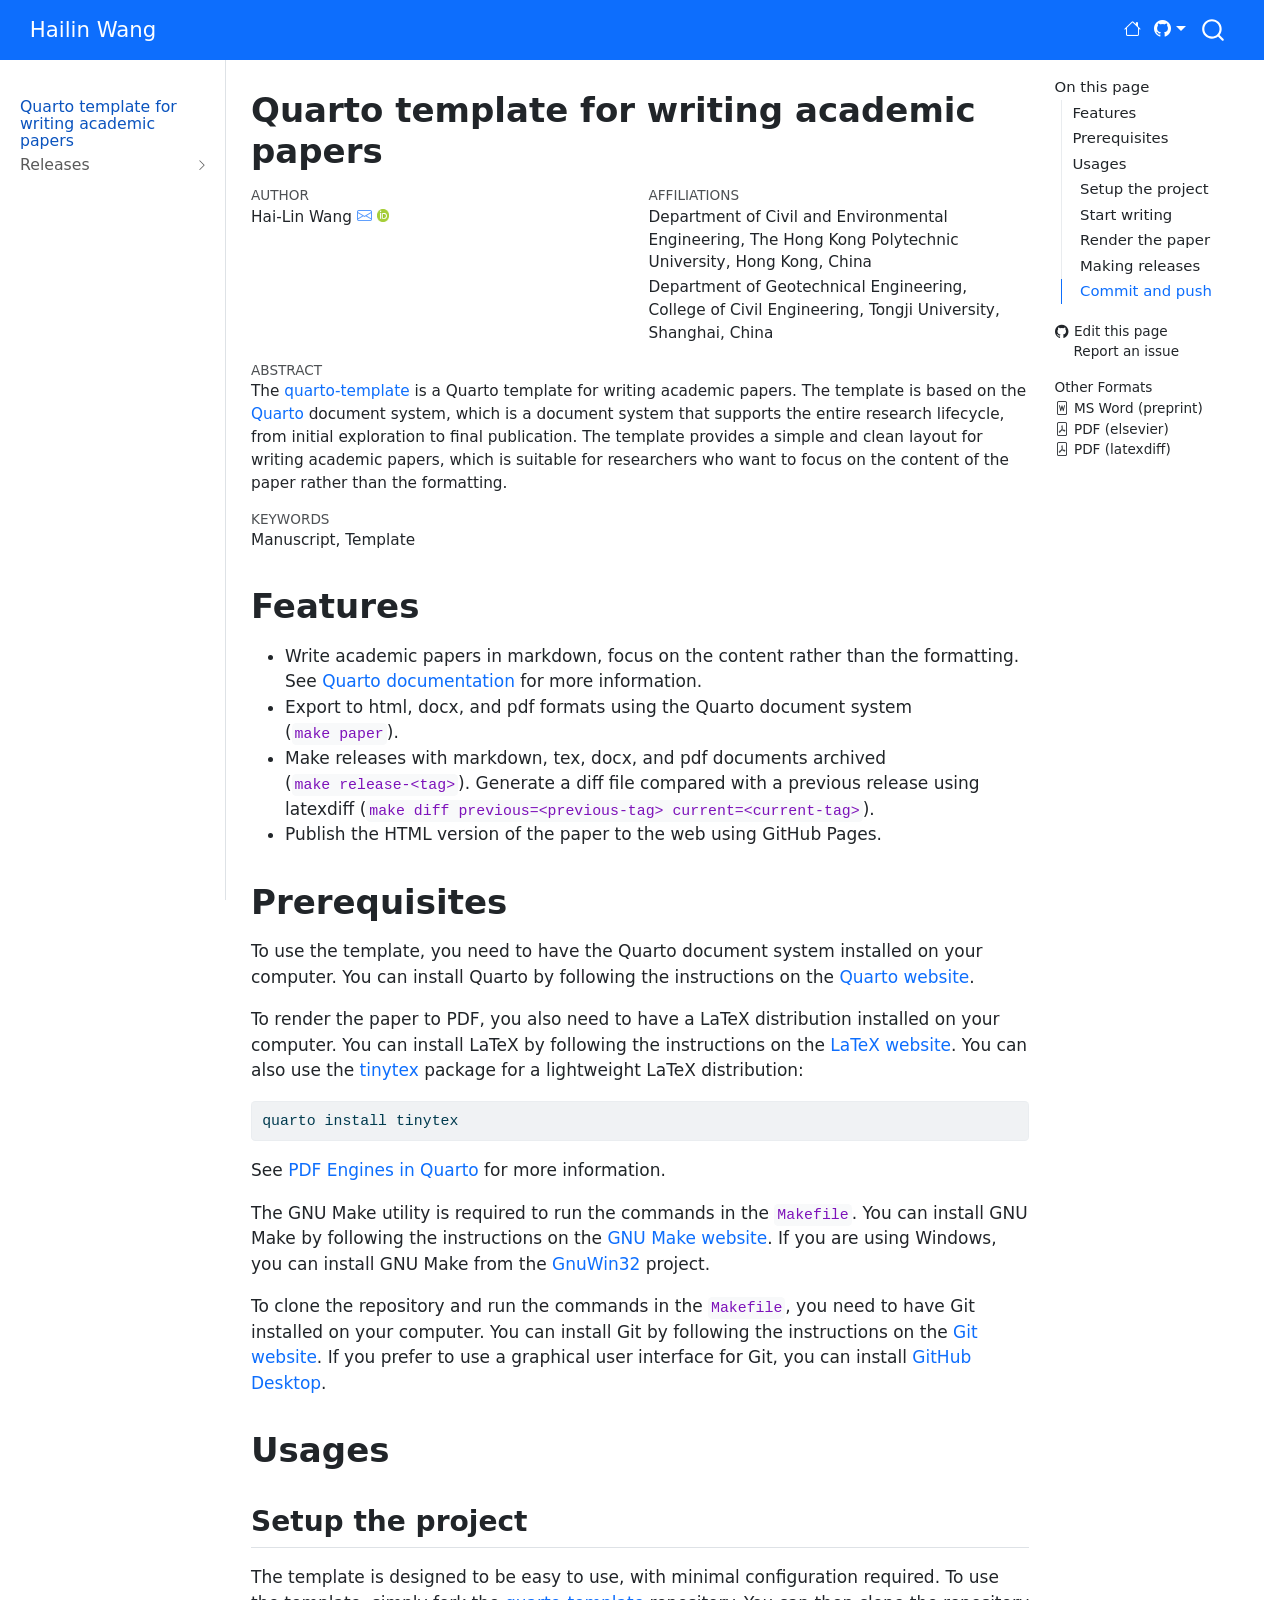
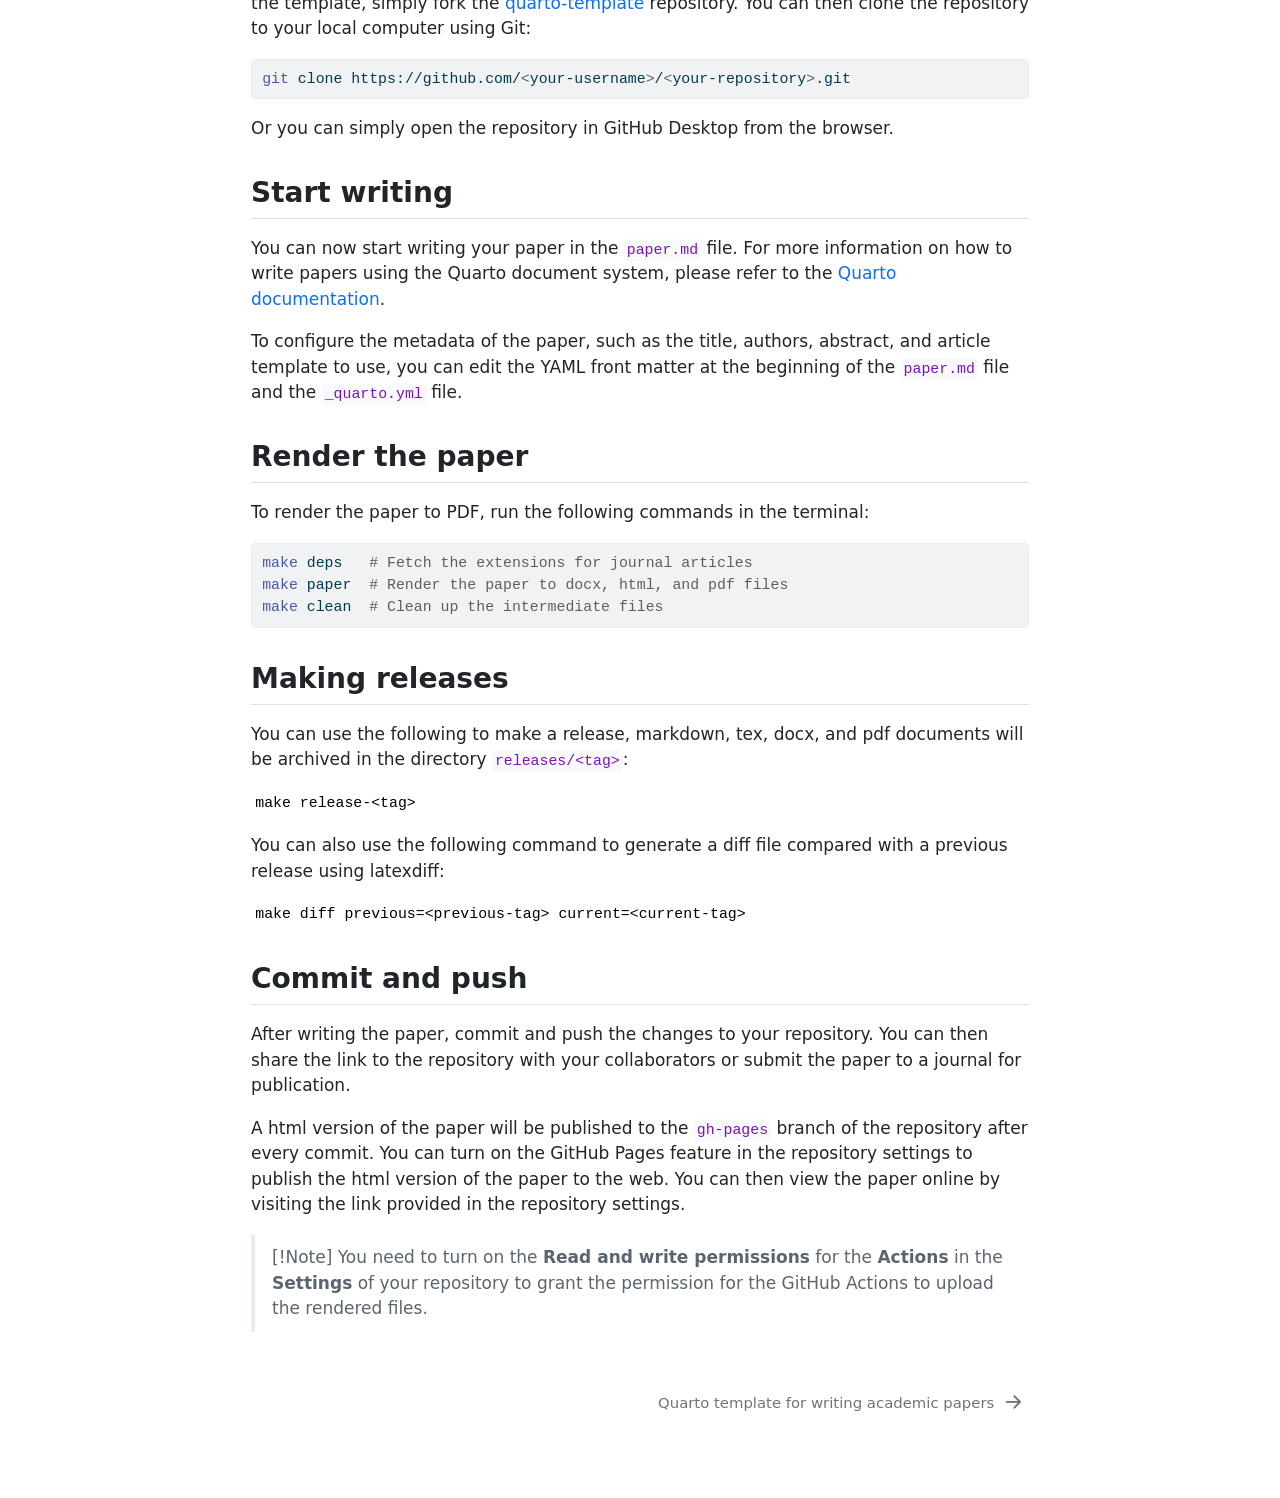
==== paper.html @ 2b8c9cd9 "deploy: d751f195e750c827101a8e28792b13714bd4cfb9" ====
<!DOCTYPE html>
<html xmlns="http://www.w3.org/1999/xhtml" lang="en" xml:lang="en"><head>

<meta charset="utf-8">
<meta name="generator" content="quarto-1.6.33">

<meta name="viewport" content="width=device-width, initial-scale=1.0, user-scalable=yes">

<meta name="author" content="Hai-Lin Wang">
<meta name="keywords" content="Manuscript, Template">

<title>Quarto template for writing academic papers – Hailin Wang</title>
<style>
code{white-space: pre-wrap;}
span.smallcaps{font-variant: small-caps;}
div.columns{display: flex; gap: min(4vw, 1.5em);}
div.column{flex: auto; overflow-x: auto;}
div.hanging-indent{margin-left: 1.5em; text-indent: -1.5em;}
ul.task-list{list-style: none;}
ul.task-list li input[type="checkbox"] {
  width: 0.8em;
  margin: 0 0.8em 0.2em -1em; /* quarto-specific, see https://github.com/quarto-dev/quarto-cli/issues/4556 */ 
  vertical-align: middle;
}
/* CSS for syntax highlighting */
pre > code.sourceCode { white-space: pre; position: relative; }
pre > code.sourceCode > span { line-height: 1.25; }
pre > code.sourceCode > span:empty { height: 1.2em; }
.sourceCode { overflow: visible; }
code.sourceCode > span { color: inherit; text-decoration: inherit; }
div.sourceCode { margin: 1em 0; }
pre.sourceCode { margin: 0; }
@media screen {
div.sourceCode { overflow: auto; }
}
@media print {
pre > code.sourceCode { white-space: pre-wrap; }
pre > code.sourceCode > span { display: inline-block; text-indent: -5em; padding-left: 5em; }
}
pre.numberSource code
  { counter-reset: source-line 0; }
pre.numberSource code > span
  { position: relative; left: -4em; counter-increment: source-line; }
pre.numberSource code > span > a:first-child::before
  { content: counter(source-line);
    position: relative; left: -1em; text-align: right; vertical-align: baseline;
    border: none; display: inline-block;
    -webkit-touch-callout: none; -webkit-user-select: none;
    -khtml-user-select: none; -moz-user-select: none;
    -ms-user-select: none; user-select: none;
    padding: 0 4px; width: 4em;
  }
pre.numberSource { margin-left: 3em;  padding-left: 4px; }
div.sourceCode
  {   }
@media screen {
pre > code.sourceCode > span > a:first-child::before { text-decoration: underline; }
}
</style>


<script src="site_libs/quarto-nav/quarto-nav.js"></script>
<script src="site_libs/quarto-nav/headroom.min.js"></script>
<script src="site_libs/clipboard/clipboard.min.js"></script>
<script src="site_libs/quarto-search/autocomplete.umd.js"></script>
<script src="site_libs/quarto-search/fuse.min.js"></script>
<script src="site_libs/quarto-search/quarto-search.js"></script>
<meta name="quarto:offset" content="./">
<link href="./releases/v2024.11.22.draft/paper.html" rel="next">
<script src="site_libs/quarto-html/quarto.js"></script>
<script src="site_libs/quarto-html/popper.min.js"></script>
<script src="site_libs/quarto-html/tippy.umd.min.js"></script>
<script src="site_libs/quarto-html/anchor.min.js"></script>
<link href="site_libs/quarto-html/tippy.css" rel="stylesheet">
<link href="site_libs/quarto-html/quarto-syntax-highlighting-07ba0ad10f5680c660e360ac31d2f3b6.css" rel="stylesheet" id="quarto-text-highlighting-styles">
<script src="site_libs/bootstrap/bootstrap.min.js"></script>
<link href="site_libs/bootstrap/bootstrap-icons.css" rel="stylesheet">
<link href="site_libs/bootstrap/bootstrap-5b53ca1dc5b7463f7d75d98156ac11ef.min.css" rel="stylesheet" append-hash="true" id="quarto-bootstrap" data-mode="light">
<script id="quarto-search-options" type="application/json">{
  "location": "navbar",
  "copy-button": false,
  "collapse-after": 3,
  "panel-placement": "end",
  "type": "overlay",
  "limit": 50,
  "keyboard-shortcut": [
    "f",
    "/",
    "s"
  ],
  "show-item-context": false,
  "language": {
    "search-no-results-text": "No results",
    "search-matching-documents-text": "matching documents",
    "search-copy-link-title": "Copy link to search",
    "search-hide-matches-text": "Hide additional matches",
    "search-more-match-text": "more match in this document",
    "search-more-matches-text": "more matches in this document",
    "search-clear-button-title": "Clear",
    "search-text-placeholder": "",
    "search-detached-cancel-button-title": "Cancel",
    "search-submit-button-title": "Submit",
    "search-label": "Search"
  }
}</script>
<script async="" src="https://hypothes.is/embed.js"></script>
<script>
  window.document.addEventListener("DOMContentLoaded", function (_event) {
    document.body.classList.add('hypothesis-enabled');
  });
</script>


</head>

<body class="nav-sidebar docked nav-fixed">

<div id="quarto-search-results"></div>
  <header id="quarto-header" class="headroom fixed-top">
    <nav class="navbar navbar-expand-lg " data-bs-theme="dark">
      <div class="navbar-container container-fluid">
      <div class="navbar-brand-container mx-auto">
    <a class="navbar-brand" href="./index.html">
    <span class="navbar-title">Hailin Wang</span>
    </a>
  </div>
        <div class="quarto-navbar-tools tools-end">
    <a href="https://hailin.wang/" title="" class="quarto-navigation-tool px-1" aria-label=""><i class="bi bi-house"></i></a>
    <div class="dropdown">
      <a href="" title="" id="quarto-navigation-tool-dropdown-0" class="quarto-navigation-tool dropdown-toggle px-1" data-bs-toggle="dropdown" aria-expanded="false" role="link" aria-label=""><i class="bi bi-github"></i></a>
      <ul class="dropdown-menu dropdown-menu-end" aria-labelledby="quarto-navigation-tool-dropdown-0">
          <li>
            <a class="dropdown-item quarto-navbar-tools-item" href="https://github.com/haiiliin/">
            Home Page
            </a>
          </li>
          <li>
            <a class="dropdown-item quarto-navbar-tools-item" href="https://github.com/haiiliin/quarto-template/">
            Source Code
            </a>
          </li>
      </ul>
    </div>
</div>
          <div id="quarto-search" class="" title="Search"></div>
      </div> <!-- /container-fluid -->
    </nav>
  <nav class="quarto-secondary-nav">
    <div class="container-fluid d-flex">
      <button type="button" class="quarto-btn-toggle btn" data-bs-toggle="collapse" role="button" data-bs-target=".quarto-sidebar-collapse-item" aria-controls="quarto-sidebar" aria-expanded="false" aria-label="Toggle sidebar navigation" onclick="if (window.quartoToggleHeadroom) { window.quartoToggleHeadroom(); }">
        <i class="bi bi-layout-text-sidebar-reverse"></i>
      </button>
        <nav class="quarto-page-breadcrumbs" aria-label="breadcrumb"><ol class="breadcrumb"><li class="breadcrumb-item"><a href="./paper.html">Quarto template for writing academic papers</a></li></ol></nav>
        <a class="flex-grow-1" role="navigation" data-bs-toggle="collapse" data-bs-target=".quarto-sidebar-collapse-item" aria-controls="quarto-sidebar" aria-expanded="false" aria-label="Toggle sidebar navigation" onclick="if (window.quartoToggleHeadroom) { window.quartoToggleHeadroom(); }">      
        </a>
    </div>
  </nav>
</header>
<!-- content -->
<div id="quarto-content" class="quarto-container page-columns page-rows-contents page-layout-article page-navbar">
<!-- sidebar -->
  <nav id="quarto-sidebar" class="sidebar collapse collapse-horizontal quarto-sidebar-collapse-item sidebar-navigation docked overflow-auto">
    <div class="sidebar-menu-container"> 
    <ul class="list-unstyled mt-1">
        <li class="sidebar-item">
  <div class="sidebar-item-container"> 
  <a href="./paper.html" class="sidebar-item-text sidebar-link active">
 <span class="menu-text">Quarto template for writing academic papers</span></a>
  </div>
</li>
        <li class="sidebar-item sidebar-item-section">
      <div class="sidebar-item-container"> 
            <a class="sidebar-item-text sidebar-link text-start collapsed" data-bs-toggle="collapse" data-bs-target="#quarto-sidebar-section-1" role="navigation" aria-expanded="false">
 <span class="menu-text">Releases</span></a>
          <a class="sidebar-item-toggle text-start collapsed" data-bs-toggle="collapse" data-bs-target="#quarto-sidebar-section-1" role="navigation" aria-expanded="false" aria-label="Toggle section">
            <i class="bi bi-chevron-right ms-2"></i>
          </a> 
      </div>
      <ul id="quarto-sidebar-section-1" class="collapse list-unstyled sidebar-section depth1 ">  
          <li class="sidebar-item sidebar-item-section">
      <div class="sidebar-item-container"> 
            <a class="sidebar-item-text sidebar-link text-start collapsed" data-bs-toggle="collapse" data-bs-target="#quarto-sidebar-section-2" role="navigation" aria-expanded="false">
 <span class="menu-text">V2024.11.22.draft</span></a>
          <a class="sidebar-item-toggle text-start collapsed" data-bs-toggle="collapse" data-bs-target="#quarto-sidebar-section-2" role="navigation" aria-expanded="false" aria-label="Toggle section">
            <i class="bi bi-chevron-right ms-2"></i>
          </a> 
      </div>
      <ul id="quarto-sidebar-section-2" class="collapse list-unstyled sidebar-section depth2 ">  
          <li class="sidebar-item">
  <div class="sidebar-item-container"> 
  <a href="./releases/v2024.11.22.draft/paper.html" class="sidebar-item-text sidebar-link">
 <span class="menu-text">Quarto template for writing academic papers</span></a>
  </div>
</li>
      </ul>
  </li>
      </ul>
  </li>
    </ul>
    </div>
</nav>
<div id="quarto-sidebar-glass" class="quarto-sidebar-collapse-item" data-bs-toggle="collapse" data-bs-target=".quarto-sidebar-collapse-item"></div>
<!-- margin-sidebar -->
    <div id="quarto-margin-sidebar" class="sidebar margin-sidebar">
        <nav id="TOC" role="doc-toc" class="toc-active">
    <h2 id="toc-title">On this page</h2>
   
  <ul>
  <li><a href="#features" id="toc-features" class="nav-link active" data-scroll-target="#features">Features</a></li>
  <li><a href="#prerequisites" id="toc-prerequisites" class="nav-link" data-scroll-target="#prerequisites">Prerequisites</a></li>
  <li><a href="#usages" id="toc-usages" class="nav-link" data-scroll-target="#usages">Usages</a>
  <ul class="collapse">
  <li><a href="#setup-the-project" id="toc-setup-the-project" class="nav-link" data-scroll-target="#setup-the-project">Setup the project</a></li>
  <li><a href="#start-writing" id="toc-start-writing" class="nav-link" data-scroll-target="#start-writing">Start writing</a></li>
  <li><a href="#render-the-paper" id="toc-render-the-paper" class="nav-link" data-scroll-target="#render-the-paper">Render the paper</a></li>
  <li><a href="#making-releases" id="toc-making-releases" class="nav-link" data-scroll-target="#making-releases">Making releases</a></li>
  <li><a href="#commit-and-push" id="toc-commit-and-push" class="nav-link" data-scroll-target="#commit-and-push">Commit and push</a></li>
  </ul></li>
  </ul>
<div class="toc-actions"><ul><li><a href="https://github.com/haiiliin/quarto-template/edit/main/paper.md" class="toc-action"><i class="bi bi-github"></i>Edit this page</a></li><li><a href="https://github.com/haiiliin/quarto-template/issues/new" class="toc-action"><i class="bi empty"></i>Report an issue</a></li></ul></div><div class="quarto-alternate-formats"><h2>Other Formats</h2><ul><li><a href="paper.docx"><i class="bi bi-file-word"></i>MS Word (preprint)</a></li><li><a href="paper.pdf"><i class="bi bi-file-pdf"></i>PDF (elsevier)</a></li><li><a href="paper-diff.pdf"><i class="bi bi-file-pdf"></i>PDF (latexdiff)</a></li></ul></div></nav>
    </div>
<!-- main -->
<main class="content" id="quarto-document-content">

<header id="title-block-header" class="quarto-title-block default">
<div class="quarto-title">
<h1 class="title">Quarto template for writing academic papers</h1>
</div>


<div class="quarto-title-meta-author">
  <div class="quarto-title-meta-heading">Author</div>
  <div class="quarto-title-meta-heading">Affiliations</div>
  
    <div class="quarto-title-meta-contents">
    <p class="author">Hai-Lin Wang <a href="mailto:hailin.wang@connect.polyu.hk" class="quarto-title-author-email"><i class="bi bi-envelope"></i></a> <a href="https://orcid.org/0000-0001-5759-2455" class="quarto-title-author-orcid"> <img src="[data-uri]"></a></p>
  </div>
  <div class="quarto-title-meta-contents">
        <p class="affiliation">
            Department of Civil and Environmental Engineering, The Hong Kong Polytechnic University, Hong Kong, China
          </p>
        <p class="affiliation">
            Department of Geotechnical Engineering, College of Civil Engineering, Tongji University, Shanghai, China
          </p>
      </div>
  </div>

<div class="quarto-title-meta">

      
  
    
  </div>
  
<div>
  <div class="abstract">
    <div class="block-title">Abstract</div>
    <p>The <a href="https://github.com/haiiliin/quarto-template">quarto-template</a> is a Quarto template for writing academic papers. The template is based on the <a href="https://quarto.org">Quarto</a> document system, which is a document system that supports the entire research lifecycle, from initial exploration to final publication. The template provides a simple and clean layout for writing academic papers, which is suitable for researchers who want to focus on the content of the paper rather than the formatting.</p>
  </div>
</div>

<div>
  <div class="keywords">
    <div class="block-title">Keywords</div>
    <p>Manuscript, Template</p>
  </div>
</div>

</header>


<section id="features" class="level1">
<h1>Features</h1>
<ul>
<li>Write academic papers in markdown, focus on the content rather than the formatting. See <a href="https://quarto.org/docs/guide/">Quarto documentation</a> for more information.</li>
<li>Export to html, docx, and pdf formats using the Quarto document system (<code>make paper</code>).</li>
<li>Make releases with markdown, tex, docx, and pdf documents archived (<code>make release-&lt;tag&gt;</code>). Generate a diff file compared with a previous release using latexdiff (<code>make diff previous=&lt;previous-tag&gt; current=&lt;current-tag&gt;</code>).</li>
<li>Publish the HTML version of the paper to the web using GitHub Pages.</li>
</ul>
</section>
<section id="prerequisites" class="level1">
<h1>Prerequisites</h1>
<p>To use the template, you need to have the Quarto document system installed on your computer. You can install Quarto by following the instructions on the <a href="https://quarto.org/docs/getting-started/">Quarto website</a>.</p>
<p>To render the paper to PDF, you also need to have a LaTeX distribution installed on your computer. You can install LaTeX by following the instructions on the <a href="https://www.latex-project.org/get/">LaTeX website</a>. You can also use the <a href="https://yihui.org/tinytex/">tinytex</a> package for a lightweight LaTeX distribution:</p>
<div class="sourceCode" id="cb1"><pre class="sourceCode sh code-with-copy"><code class="sourceCode bash"><span id="cb1-1"><a href="#cb1-1" aria-hidden="true" tabindex="-1"></a><span class="ex">quarto</span> install tinytex</span></code><button title="Copy to Clipboard" class="code-copy-button"><i class="bi"></i></button></pre></div>
<p>See <a href="https://quarto.org/docs/output-formats/pdf-engine.html">PDF Engines in Quarto</a> for more information.</p>
<p>The GNU Make utility is required to run the commands in the <code>Makefile</code>. You can install GNU Make by following the instructions on the <a href="https://www.gnu.org/software/make/">GNU Make website</a>. If you are using Windows, you can install GNU Make from the <a href="http://gnuwin32.sourceforge.net/packages/make.htm">GnuWin32</a> project.</p>
<p>To clone the repository and run the commands in the <code>Makefile</code>, you need to have Git installed on your computer. You can install Git by following the instructions on the <a href="https://git-scm.com/">Git website</a>. If you prefer to use a graphical user interface for Git, you can install <a href="https://desktop.github.com/">GitHub Desktop</a>.</p>
</section>
<section id="usages" class="level1">
<h1>Usages</h1>
<section id="setup-the-project" class="level2">
<h2 class="anchored" data-anchor-id="setup-the-project">Setup the project</h2>
<p>The template is designed to be easy to use, with minimal configuration required. To use the template, simply fork the <a href="https://github.com/haiiliin/quarto-template">quarto-template</a> repository. You can then clone the repository to your local computer using Git:</p>
<div class="sourceCode" id="cb2"><pre class="sourceCode sh code-with-copy"><code class="sourceCode bash"><span id="cb2-1"><a href="#cb2-1" aria-hidden="true" tabindex="-1"></a><span class="fu">git</span> clone https://github.com/<span class="op">&lt;</span>your-username<span class="op">&gt;</span>/<span class="op">&lt;</span>your-repository<span class="op">&gt;</span>.git</span></code><button title="Copy to Clipboard" class="code-copy-button"><i class="bi"></i></button></pre></div>
<p>Or you can simply open the repository in GitHub Desktop from the browser.</p>
</section>
<section id="start-writing" class="level2">
<h2 class="anchored" data-anchor-id="start-writing">Start writing</h2>
<p>You can now start writing your paper in the <code>paper.md</code> file. For more information on how to write papers using the Quarto document system, please refer to the <a href="https://quarto.org/docs/guide/">Quarto documentation</a>.</p>
<p>To configure the metadata of the paper, such as the title, authors, abstract, and article template to use, you can edit the YAML front matter at the beginning of the <code>paper.md</code> file and the <code>_quarto.yml</code> file.</p>
</section>
<section id="render-the-paper" class="level2">
<h2 class="anchored" data-anchor-id="render-the-paper">Render the paper</h2>
<p>To render the paper to PDF, run the following commands in the terminal:</p>
<div class="sourceCode" id="cb3"><pre class="sourceCode sh code-with-copy"><code class="sourceCode bash"><span id="cb3-1"><a href="#cb3-1" aria-hidden="true" tabindex="-1"></a><span class="fu">make</span> deps   <span class="co"># Fetch the extensions for journal articles</span></span>
<span id="cb3-2"><a href="#cb3-2" aria-hidden="true" tabindex="-1"></a><span class="fu">make</span> paper  <span class="co"># Render the paper to docx, html, and pdf files</span></span>
<span id="cb3-3"><a href="#cb3-3" aria-hidden="true" tabindex="-1"></a><span class="fu">make</span> clean  <span class="co"># Clean up the intermediate files</span></span></code><button title="Copy to Clipboard" class="code-copy-button"><i class="bi"></i></button></pre></div>
</section>
<section id="making-releases" class="level2">
<h2 class="anchored" data-anchor-id="making-releases">Making releases</h2>
<p>You can use the following to make a release, markdown, tex, docx, and pdf documents will be archived in the directory <code>releases/&lt;tag&gt;</code>:</p>
<pre class="shell"><code>make release-&lt;tag&gt;</code></pre>
<p>You can also use the following command to generate a diff file compared with a previous release using latexdiff:</p>
<pre class="shell"><code>make diff previous=&lt;previous-tag&gt; current=&lt;current-tag&gt;</code></pre>
</section>
<section id="commit-and-push" class="level2">
<h2 class="anchored" data-anchor-id="commit-and-push">Commit and push</h2>
<p>After writing the paper, commit and push the changes to your repository. You can then share the link to the repository with your collaborators or submit the paper to a journal for publication.</p>
<p>A html version of the paper will be published to the <code>gh-pages</code> branch of the repository after every commit. You can turn on the GitHub Pages feature in the repository settings to publish the html version of the paper to the web. You can then view the paper online by visiting the link provided in the repository settings.</p>
<blockquote class="blockquote">
<p>[!Note] You need to turn on the <strong>Read and write permissions</strong> for the <strong>Actions</strong> in the <strong>Settings</strong> of your repository to grant the permission for the GitHub Actions to upload the rendered files.</p>
</blockquote>


</section>
</section>

<a onclick="window.scrollTo(0, 0); return false;" role="button" id="quarto-back-to-top"><i class="bi bi-arrow-up"></i> Back to top</a></main> <!-- /main -->
<script id="quarto-html-after-body" type="application/javascript">
window.document.addEventListener("DOMContentLoaded", function (event) {
  const toggleBodyColorMode = (bsSheetEl) => {
    const mode = bsSheetEl.getAttribute("data-mode");
    const bodyEl = window.document.querySelector("body");
    if (mode === "dark") {
      bodyEl.classList.add("quarto-dark");
      bodyEl.classList.remove("quarto-light");
    } else {
      bodyEl.classList.add("quarto-light");
      bodyEl.classList.remove("quarto-dark");
    }
  }
  const toggleBodyColorPrimary = () => {
    const bsSheetEl = window.document.querySelector("link#quarto-bootstrap");
    if (bsSheetEl) {
      toggleBodyColorMode(bsSheetEl);
    }
  }
  toggleBodyColorPrimary();  
  const icon = "";
  const anchorJS = new window.AnchorJS();
  anchorJS.options = {
    placement: 'right',
    icon: icon
  };
  anchorJS.add('.anchored');
  const isCodeAnnotation = (el) => {
    for (const clz of el.classList) {
      if (clz.startsWith('code-annotation-')) {                     
        return true;
      }
    }
    return false;
  }
  const onCopySuccess = function(e) {
    // button target
    const button = e.trigger;
    // don't keep focus
    button.blur();
    // flash "checked"
    button.classList.add('code-copy-button-checked');
    var currentTitle = button.getAttribute("title");
    button.setAttribute("title", "Copied!");
    let tooltip;
    if (window.bootstrap) {
      button.setAttribute("data-bs-toggle", "tooltip");
      button.setAttribute("data-bs-placement", "left");
      button.setAttribute("data-bs-title", "Copied!");
      tooltip = new bootstrap.Tooltip(button, 
        { trigger: "manual", 
          customClass: "code-copy-button-tooltip",
          offset: [0, -8]});
      tooltip.show();    
    }
    setTimeout(function() {
      if (tooltip) {
        tooltip.hide();
        button.removeAttribute("data-bs-title");
        button.removeAttribute("data-bs-toggle");
        button.removeAttribute("data-bs-placement");
      }
      button.setAttribute("title", currentTitle);
      button.classList.remove('code-copy-button-checked');
    }, 1000);
    // clear code selection
    e.clearSelection();
  }
  const getTextToCopy = function(trigger) {
      const codeEl = trigger.previousElementSibling.cloneNode(true);
      for (const childEl of codeEl.children) {
        if (isCodeAnnotation(childEl)) {
          childEl.remove();
        }
      }
      return codeEl.innerText;
  }
  const clipboard = new window.ClipboardJS('.code-copy-button:not([data-in-quarto-modal])', {
    text: getTextToCopy
  });
  clipboard.on('success', onCopySuccess);
  if (window.document.getElementById('quarto-embedded-source-code-modal')) {
    // For code content inside modals, clipBoardJS needs to be initialized with a container option
    // TODO: Check when it could be a function (https://github.com/zenorocha/clipboard.js/issues/860)
    const clipboardModal = new window.ClipboardJS('.code-copy-button[data-in-quarto-modal]', {
      text: getTextToCopy,
      container: window.document.getElementById('quarto-embedded-source-code-modal')
    });
    clipboardModal.on('success', onCopySuccess);
  }
    var localhostRegex = new RegExp(/^(?:http|https):\/\/localhost\:?[0-9]*\//);
    var mailtoRegex = new RegExp(/^mailto:/);
      var filterRegex = new RegExp('/' + window.location.host + '/');
    var isInternal = (href) => {
        return filterRegex.test(href) || localhostRegex.test(href) || mailtoRegex.test(href);
    }
    // Inspect non-navigation links and adorn them if external
 	var links = window.document.querySelectorAll('a[href]:not(.nav-link):not(.navbar-brand):not(.toc-action):not(.sidebar-link):not(.sidebar-item-toggle):not(.pagination-link):not(.no-external):not([aria-hidden]):not(.dropdown-item):not(.quarto-navigation-tool):not(.about-link)');
    for (var i=0; i<links.length; i++) {
      const link = links[i];
      if (!isInternal(link.href)) {
        // undo the damage that might have been done by quarto-nav.js in the case of
        // links that we want to consider external
        if (link.dataset.originalHref !== undefined) {
          link.href = link.dataset.originalHref;
        }
          // target, if specified
          link.setAttribute("target", "_blank");
          if (link.getAttribute("rel") === null) {
            link.setAttribute("rel", "noopener");
          }
      }
    }
  function tippyHover(el, contentFn, onTriggerFn, onUntriggerFn) {
    const config = {
      allowHTML: true,
      maxWidth: 500,
      delay: 100,
      arrow: false,
      appendTo: function(el) {
          return el.parentElement;
      },
      interactive: true,
      interactiveBorder: 10,
      theme: 'quarto',
      placement: 'bottom-start',
    };
    if (contentFn) {
      config.content = contentFn;
    }
    if (onTriggerFn) {
      config.onTrigger = onTriggerFn;
    }
    if (onUntriggerFn) {
      config.onUntrigger = onUntriggerFn;
    }
    window.tippy(el, config); 
  }
  const noterefs = window.document.querySelectorAll('a[role="doc-noteref"]');
  for (var i=0; i<noterefs.length; i++) {
    const ref = noterefs[i];
    tippyHover(ref, function() {
      // use id or data attribute instead here
      let href = ref.getAttribute('data-footnote-href') || ref.getAttribute('href');
      try { href = new URL(href).hash; } catch {}
      const id = href.replace(/^#\/?/, "");
      const note = window.document.getElementById(id);
      if (note) {
        return note.innerHTML;
      } else {
        return "";
      }
    });
  }
  const xrefs = window.document.querySelectorAll('a.quarto-xref');
  const processXRef = (id, note) => {
    // Strip column container classes
    const stripColumnClz = (el) => {
      el.classList.remove("page-full", "page-columns");
      if (el.children) {
        for (const child of el.children) {
          stripColumnClz(child);
        }
      }
    }
    stripColumnClz(note)
    if (id === null || id.startsWith('sec-')) {
      // Special case sections, only their first couple elements
      const container = document.createElement("div");
      if (note.children && note.children.length > 2) {
        container.appendChild(note.children[0].cloneNode(true));
        for (let i = 1; i < note.children.length; i++) {
          const child = note.children[i];
          if (child.tagName === "P" && child.innerText === "") {
            continue;
          } else {
            container.appendChild(child.cloneNode(true));
            break;
          }
        }
        if (window.Quarto?.typesetMath) {
          window.Quarto.typesetMath(container);
        }
        return container.innerHTML
      } else {
        if (window.Quarto?.typesetMath) {
          window.Quarto.typesetMath(note);
        }
        return note.innerHTML;
      }
    } else {
      // Remove any anchor links if they are present
      const anchorLink = note.querySelector('a.anchorjs-link');
      if (anchorLink) {
        anchorLink.remove();
      }
      if (window.Quarto?.typesetMath) {
        window.Quarto.typesetMath(note);
      }
      // TODO in 1.5, we should make sure this works without a callout special case
      if (note.classList.contains("callout")) {
        return note.outerHTML;
      } else {
        return note.innerHTML;
      }
    }
  }
  for (var i=0; i<xrefs.length; i++) {
    const xref = xrefs[i];
    tippyHover(xref, undefined, function(instance) {
      instance.disable();
      let url = xref.getAttribute('href');
      let hash = undefined; 
      if (url.startsWith('#')) {
        hash = url;
      } else {
        try { hash = new URL(url).hash; } catch {}
      }
      if (hash) {
        const id = hash.replace(/^#\/?/, "");
        const note = window.document.getElementById(id);
        if (note !== null) {
          try {
            const html = processXRef(id, note.cloneNode(true));
            instance.setContent(html);
          } finally {
            instance.enable();
            instance.show();
          }
        } else {
          // See if we can fetch this
          fetch(url.split('#')[0])
          .then(res => res.text())
          .then(html => {
            const parser = new DOMParser();
            const htmlDoc = parser.parseFromString(html, "text/html");
            const note = htmlDoc.getElementById(id);
            if (note !== null) {
              const html = processXRef(id, note);
              instance.setContent(html);
            } 
          }).finally(() => {
            instance.enable();
            instance.show();
          });
        }
      } else {
        // See if we can fetch a full url (with no hash to target)
        // This is a special case and we should probably do some content thinning / targeting
        fetch(url)
        .then(res => res.text())
        .then(html => {
          const parser = new DOMParser();
          const htmlDoc = parser.parseFromString(html, "text/html");
          const note = htmlDoc.querySelector('main.content');
          if (note !== null) {
            // This should only happen for chapter cross references
            // (since there is no id in the URL)
            // remove the first header
            if (note.children.length > 0 && note.children[0].tagName === "HEADER") {
              note.children[0].remove();
            }
            const html = processXRef(null, note);
            instance.setContent(html);
          } 
        }).finally(() => {
          instance.enable();
          instance.show();
        });
      }
    }, function(instance) {
    });
  }
      let selectedAnnoteEl;
      const selectorForAnnotation = ( cell, annotation) => {
        let cellAttr = 'data-code-cell="' + cell + '"';
        let lineAttr = 'data-code-annotation="' +  annotation + '"';
        const selector = 'span[' + cellAttr + '][' + lineAttr + ']';
        return selector;
      }
      const selectCodeLines = (annoteEl) => {
        const doc = window.document;
        const targetCell = annoteEl.getAttribute("data-target-cell");
        const targetAnnotation = annoteEl.getAttribute("data-target-annotation");
        const annoteSpan = window.document.querySelector(selectorForAnnotation(targetCell, targetAnnotation));
        const lines = annoteSpan.getAttribute("data-code-lines").split(",");
        const lineIds = lines.map((line) => {
          return targetCell + "-" + line;
        })
        let top = null;
        let height = null;
        let parent = null;
        if (lineIds.length > 0) {
            //compute the position of the single el (top and bottom and make a div)
            const el = window.document.getElementById(lineIds[0]);
            top = el.offsetTop;
            height = el.offsetHeight;
            parent = el.parentElement.parentElement;
          if (lineIds.length > 1) {
            const lastEl = window.document.getElementById(lineIds[lineIds.length - 1]);
            const bottom = lastEl.offsetTop + lastEl.offsetHeight;
            height = bottom - top;
          }
          if (top !== null && height !== null && parent !== null) {
            // cook up a div (if necessary) and position it 
            let div = window.document.getElementById("code-annotation-line-highlight");
            if (div === null) {
              div = window.document.createElement("div");
              div.setAttribute("id", "code-annotation-line-highlight");
              div.style.position = 'absolute';
              parent.appendChild(div);
            }
            div.style.top = top - 2 + "px";
            div.style.height = height + 4 + "px";
            div.style.left = 0;
            let gutterDiv = window.document.getElementById("code-annotation-line-highlight-gutter");
            if (gutterDiv === null) {
              gutterDiv = window.document.createElement("div");
              gutterDiv.setAttribute("id", "code-annotation-line-highlight-gutter");
              gutterDiv.style.position = 'absolute';
              const codeCell = window.document.getElementById(targetCell);
              const gutter = codeCell.querySelector('.code-annotation-gutter');
              gutter.appendChild(gutterDiv);
            }
            gutterDiv.style.top = top - 2 + "px";
            gutterDiv.style.height = height + 4 + "px";
          }
          selectedAnnoteEl = annoteEl;
        }
      };
      const unselectCodeLines = () => {
        const elementsIds = ["code-annotation-line-highlight", "code-annotation-line-highlight-gutter"];
        elementsIds.forEach((elId) => {
          const div = window.document.getElementById(elId);
          if (div) {
            div.remove();
          }
        });
        selectedAnnoteEl = undefined;
      };
        // Handle positioning of the toggle
    window.addEventListener(
      "resize",
      throttle(() => {
        elRect = undefined;
        if (selectedAnnoteEl) {
          selectCodeLines(selectedAnnoteEl);
        }
      }, 10)
    );
    function throttle(fn, ms) {
    let throttle = false;
    let timer;
      return (...args) => {
        if(!throttle) { // first call gets through
            fn.apply(this, args);
            throttle = true;
        } else { // all the others get throttled
            if(timer) clearTimeout(timer); // cancel #2
            timer = setTimeout(() => {
              fn.apply(this, args);
              timer = throttle = false;
            }, ms);
        }
      };
    }
      // Attach click handler to the DT
      const annoteDls = window.document.querySelectorAll('dt[data-target-cell]');
      for (const annoteDlNode of annoteDls) {
        annoteDlNode.addEventListener('click', (event) => {
          const clickedEl = event.target;
          if (clickedEl !== selectedAnnoteEl) {
            unselectCodeLines();
            const activeEl = window.document.querySelector('dt[data-target-cell].code-annotation-active');
            if (activeEl) {
              activeEl.classList.remove('code-annotation-active');
            }
            selectCodeLines(clickedEl);
            clickedEl.classList.add('code-annotation-active');
          } else {
            // Unselect the line
            unselectCodeLines();
            clickedEl.classList.remove('code-annotation-active');
          }
        });
      }
  const findCites = (el) => {
    const parentEl = el.parentElement;
    if (parentEl) {
      const cites = parentEl.dataset.cites;
      if (cites) {
        return {
          el,
          cites: cites.split(' ')
        };
      } else {
        return findCites(el.parentElement)
      }
    } else {
      return undefined;
    }
  };
  var bibliorefs = window.document.querySelectorAll('a[role="doc-biblioref"]');
  for (var i=0; i<bibliorefs.length; i++) {
    const ref = bibliorefs[i];
    const citeInfo = findCites(ref);
    if (citeInfo) {
      tippyHover(citeInfo.el, function() {
        var popup = window.document.createElement('div');
        citeInfo.cites.forEach(function(cite) {
          var citeDiv = window.document.createElement('div');
          citeDiv.classList.add('hanging-indent');
          citeDiv.classList.add('csl-entry');
          var biblioDiv = window.document.getElementById('ref-' + cite);
          if (biblioDiv) {
            citeDiv.innerHTML = biblioDiv.innerHTML;
          }
          popup.appendChild(citeDiv);
        });
        return popup.innerHTML;
      });
    }
  }
});
</script>
<nav class="page-navigation">
  <div class="nav-page nav-page-previous">
  </div>
  <div class="nav-page nav-page-next">
      <a href="./releases/v2024.11.22.draft/paper.html" class="pagination-link" aria-label="Quarto template for writing academic papers">
        <span class="nav-page-text">Quarto template for writing academic papers</span> <i class="bi bi-arrow-right-short"></i>
      </a>
  </div>
</nav>
</div> <!-- /content -->




<footer class="footer"><div class="nav-footer"><div class="nav-footer-center"><div class="toc-actions d-sm-block d-md-none"><ul><li><a href="https://github.com/haiiliin/quarto-template/edit/main/paper.md" class="toc-action"><i class="bi bi-github"></i>Edit this page</a></li><li><a href="https://github.com/haiiliin/quarto-template/issues/new" class="toc-action"><i class="bi empty"></i>Report an issue</a></li></ul></div></div></div></footer></body></html>
---- site_libs/quarto-html/tippy.css ----
.tippy-box[data-animation=fade][data-state=hidden]{opacity:0}[data-tippy-root]{max-width:calc(100vw - 10px)}.tippy-box{position:relative;background-color:#333;color:#fff;border-radius:4px;font-size:14px;line-height:1.4;white-space:normal;outline:0;transition-property:transform,visibility,opacity}.tippy-box[data-placement^=top]>.tippy-arrow{bottom:0}.tippy-box[data-placement^=top]>.tippy-arrow:before{bottom:-7px;left:0;border-width:8px 8px 0;border-top-color:initial;transform-origin:center top}.tippy-box[data-placement^=bottom]>.tippy-arrow{top:0}.tippy-box[data-placement^=bottom]>.tippy-arrow:before{top:-7px;left:0;border-width:0 8px 8px;border-bottom-color:initial;transform-origin:center bottom}.tippy-box[data-placement^=left]>.tippy-arrow{right:0}.tippy-box[data-placement^=left]>.tippy-arrow:before{border-width:8px 0 8px 8px;border-left-color:initial;right:-7px;transform-origin:center left}.tippy-box[data-placement^=right]>.tippy-arrow{left:0}.tippy-box[data-placement^=right]>.tippy-arrow:before{left:-7px;border-width:8px 8px 8px 0;border-right-color:initial;transform-origin:center right}.tippy-box[data-inertia][data-state=visible]{transition-timing-function:cubic-bezier(.54,1.5,.38,1.11)}.tippy-arrow{width:16px;height:16px;color:#333}.tippy-arrow:before{content:"";position:absolute;border-color:transparent;border-style:solid}.tippy-content{position:relative;padding:5px 9px;z-index:1}
---- site_libs/quarto-html/quarto-syntax-highlighting-07ba0ad10f5680c660e360ac31d2f3b6.css ----
/* quarto syntax highlight colors */
:root {
  --quarto-hl-ot-color: #003B4F;
  --quarto-hl-at-color: #657422;
  --quarto-hl-ss-color: #20794D;
  --quarto-hl-an-color: #5E5E5E;
  --quarto-hl-fu-color: #4758AB;
  --quarto-hl-st-color: #20794D;
  --quarto-hl-cf-color: #003B4F;
  --quarto-hl-op-color: #5E5E5E;
  --quarto-hl-er-color: #AD0000;
  --quarto-hl-bn-color: #AD0000;
  --quarto-hl-al-color: #AD0000;
  --quarto-hl-va-color: #111111;
  --quarto-hl-bu-color: inherit;
  --quarto-hl-ex-color: inherit;
  --quarto-hl-pp-color: #AD0000;
  --quarto-hl-in-color: #5E5E5E;
  --quarto-hl-vs-color: #20794D;
  --quarto-hl-wa-color: #5E5E5E;
  --quarto-hl-do-color: #5E5E5E;
  --quarto-hl-im-color: #00769E;
  --quarto-hl-ch-color: #20794D;
  --quarto-hl-dt-color: #AD0000;
  --quarto-hl-fl-color: #AD0000;
  --quarto-hl-co-color: #5E5E5E;
  --quarto-hl-cv-color: #5E5E5E;
  --quarto-hl-cn-color: #8f5902;
  --quarto-hl-sc-color: #5E5E5E;
  --quarto-hl-dv-color: #AD0000;
  --quarto-hl-kw-color: #003B4F;
}

/* other quarto variables */
:root {
  --quarto-font-monospace: SFMono-Regular, Menlo, Monaco, Consolas, "Liberation Mono", "Courier New", monospace;
}

pre > code.sourceCode > span {
  color: #003B4F;
}

code span {
  color: #003B4F;
}

code.sourceCode > span {
  color: #003B4F;
}

div.sourceCode,
div.sourceCode pre.sourceCode {
  color: #003B4F;
}

code span.ot {
  color: #003B4F;
  font-style: inherit;
}

code span.at {
  color: #657422;
  font-style: inherit;
}

code span.ss {
  color: #20794D;
  font-style: inherit;
}

code span.an {
  color: #5E5E5E;
  font-style: inherit;
}

code span.fu {
  color: #4758AB;
  font-style: inherit;
}

code span.st {
  color: #20794D;
  font-style: inherit;
}

code span.cf {
  color: #003B4F;
  font-weight: bold;
  font-style: inherit;
}

code span.op {
  color: #5E5E5E;
  font-style: inherit;
}

code span.er {
  color: #AD0000;
  font-style: inherit;
}

code span.bn {
  color: #AD0000;
  font-style: inherit;
}

code span.al {
  color: #AD0000;
  font-style: inherit;
}

code span.va {
  color: #111111;
  font-style: inherit;
}

code span.bu {
  font-style: inherit;
}

code span.ex {
  font-style: inherit;
}

code span.pp {
  color: #AD0000;
  font-style: inherit;
}

code span.in {
  color: #5E5E5E;
  font-style: inherit;
}

code span.vs {
  color: #20794D;
  font-style: inherit;
}

code span.wa {
  color: #5E5E5E;
  font-style: italic;
}

code span.do {
  color: #5E5E5E;
  font-style: italic;
}

code span.im {
  color: #00769E;
  font-style: inherit;
}

code span.ch {
  color: #20794D;
  font-style: inherit;
}

code span.dt {
  color: #AD0000;
  font-style: inherit;
}

code span.fl {
  color: #AD0000;
  font-style: inherit;
}

code span.co {
  color: #5E5E5E;
  font-style: inherit;
}

code span.cv {
  color: #5E5E5E;
  font-style: italic;
}

code span.cn {
  color: #8f5902;
  font-style: inherit;
}

code span.sc {
  color: #5E5E5E;
  font-style: inherit;
}

code span.dv {
  color: #AD0000;
  font-style: inherit;
}

code span.kw {
  color: #003B4F;
  font-weight: bold;
  font-style: inherit;
}

.prevent-inlining {
  content: "</";
}

/*# sourceMappingURL=59aff86612b78cc2e8585904e2f27617.css.map */
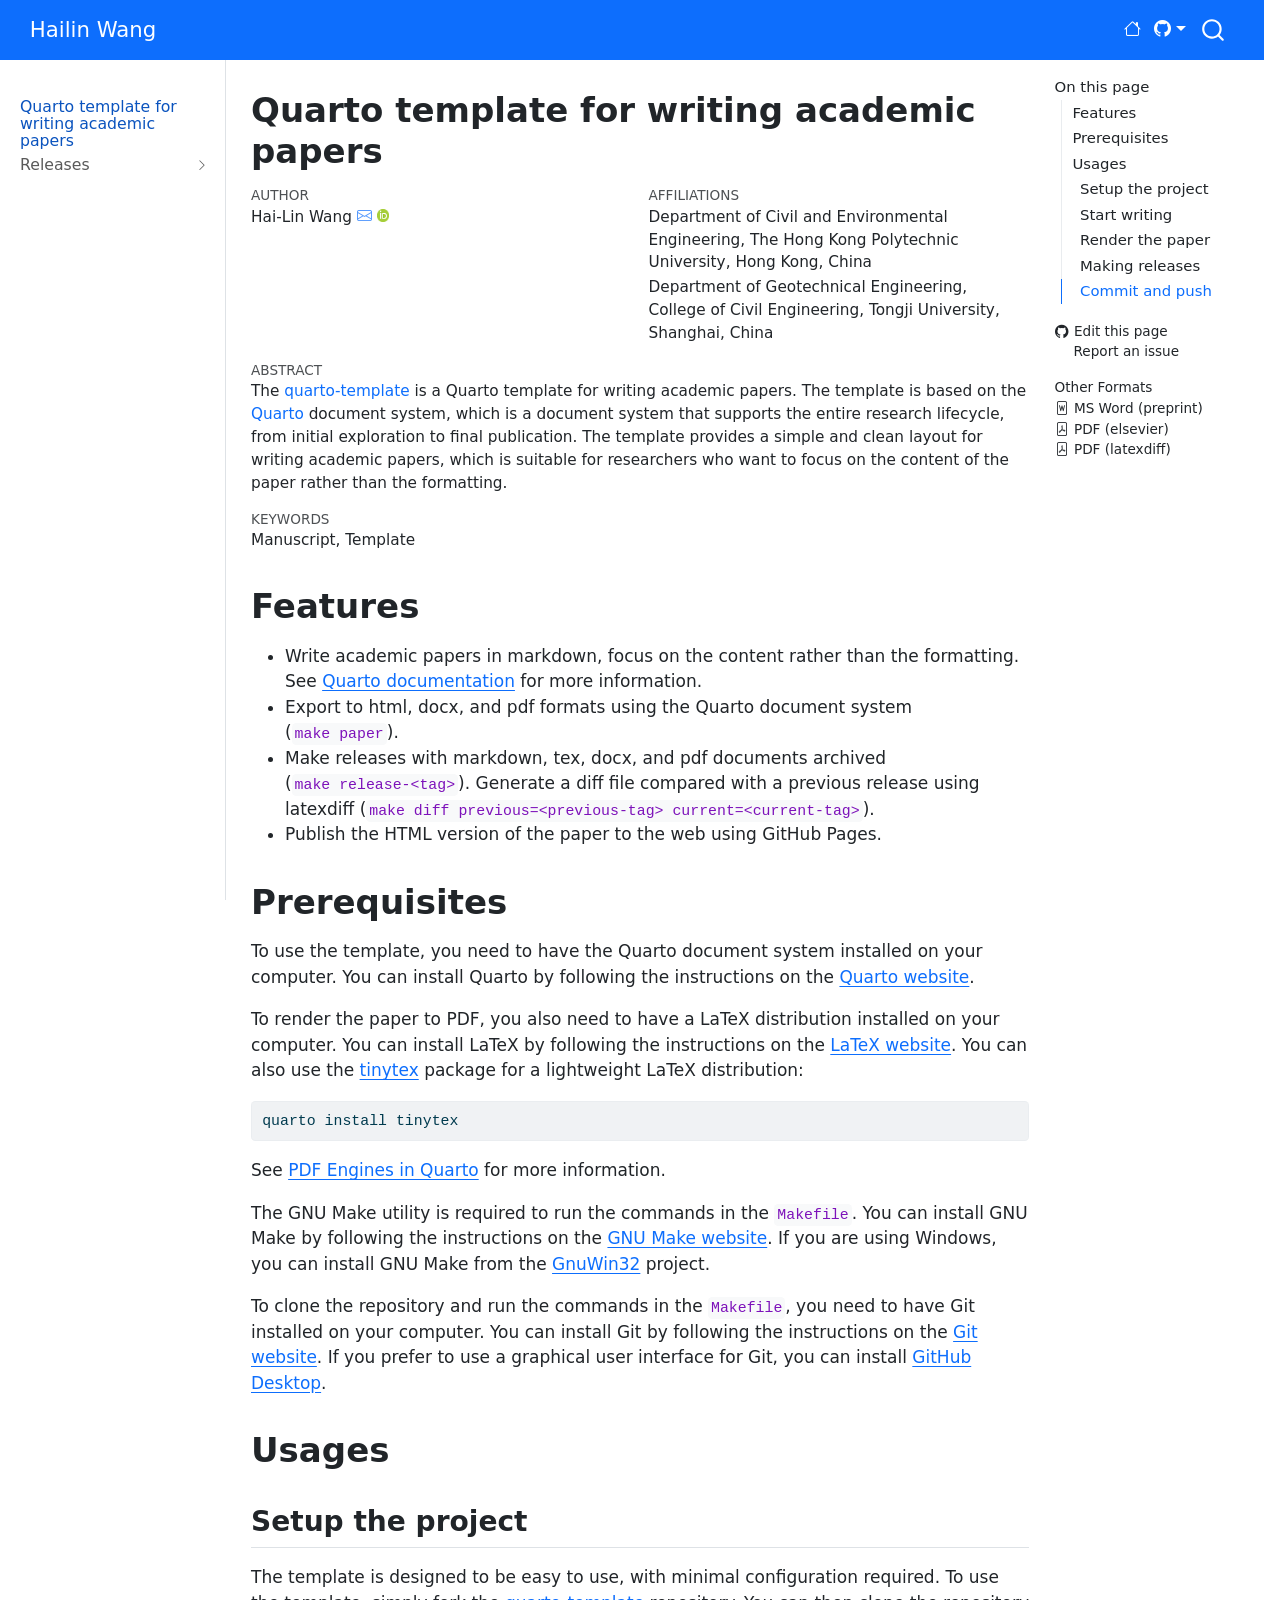
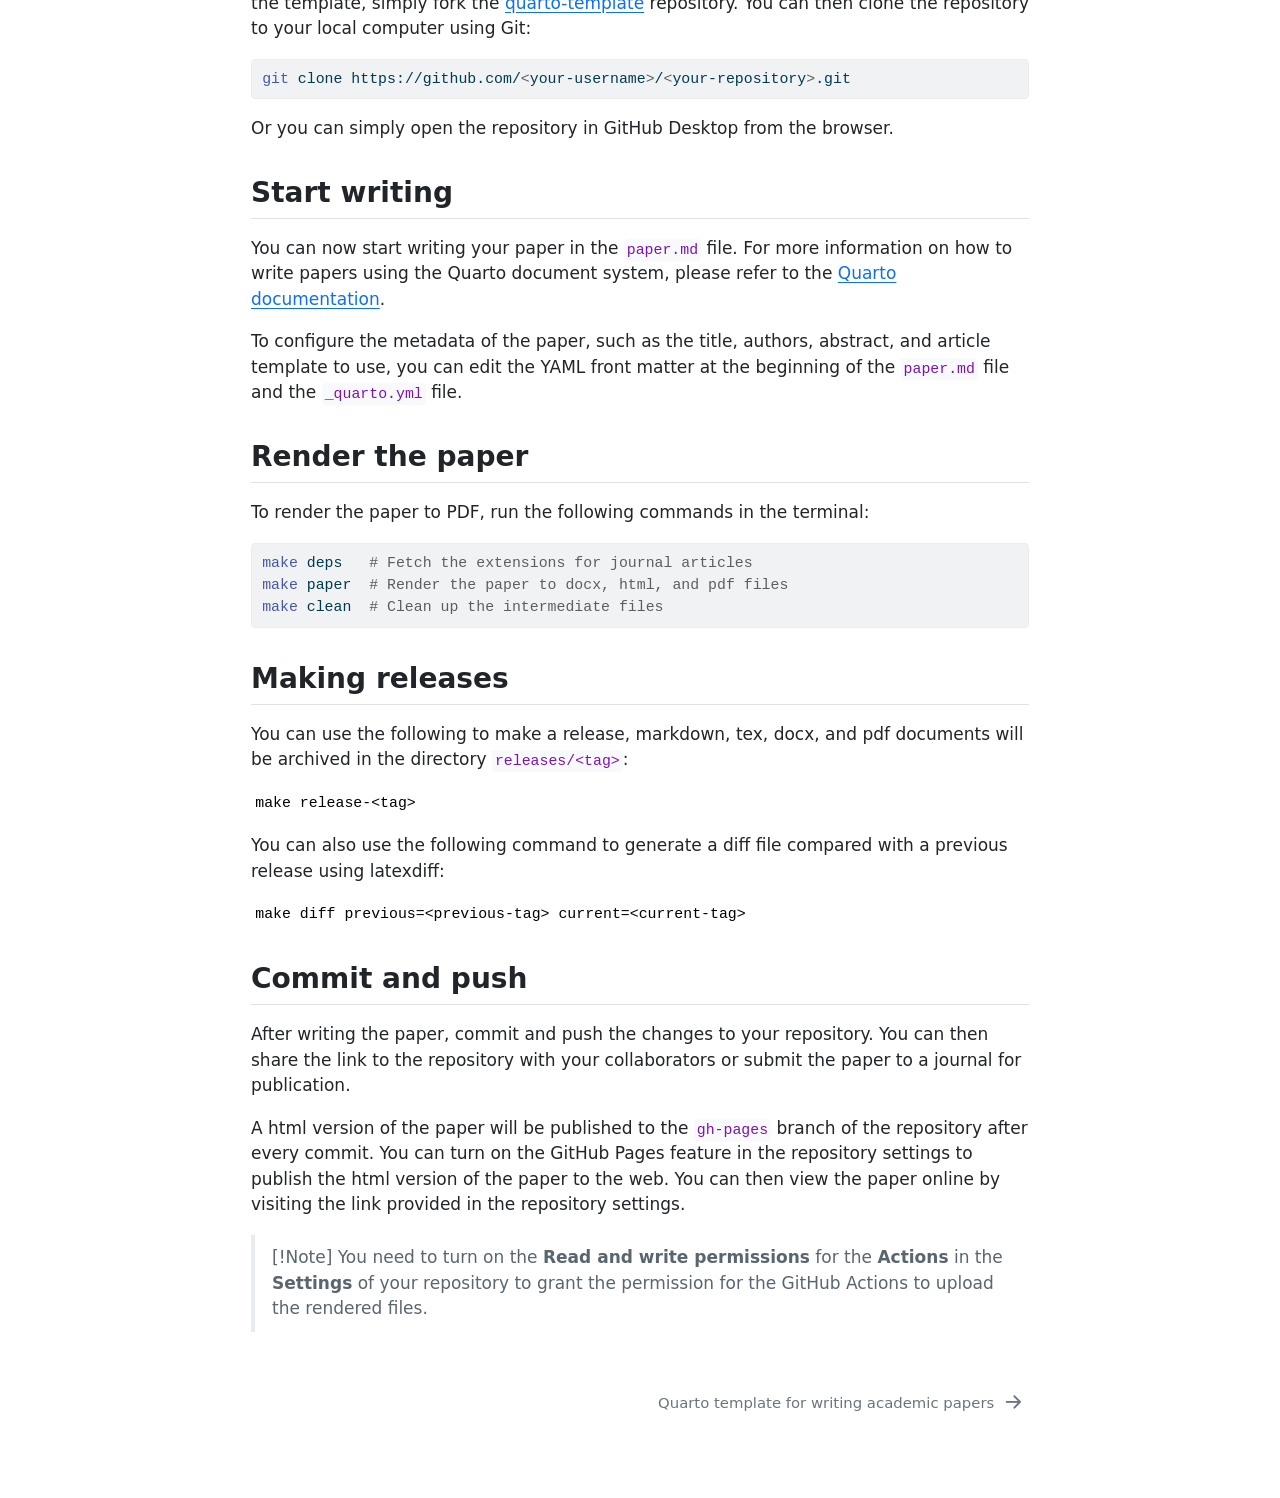
==== commit f152df84: "deploy: bf7bdf0a53dd9747e28ef3e2615a818ac7a1b826" ====
--- a/paper.html
+++ b/paper.html
@@ -2,7 +2,7 @@
 <html xmlns="http://www.w3.org/1999/xhtml" lang="en" xml:lang="en"><head>
 
 <meta charset="utf-8">
-<meta name="generator" content="quarto-1.6.33">
+<meta name="generator" content="quarto-1.6.39">
 
 <meta name="viewport" content="width=device-width, initial-scale=1.0, user-scalable=yes">
 
@@ -72,10 +72,10 @@
 <script src="site_libs/quarto-html/tippy.umd.min.js"></script>
 <script src="site_libs/quarto-html/anchor.min.js"></script>
 <link href="site_libs/quarto-html/tippy.css" rel="stylesheet">
-<link href="site_libs/quarto-html/quarto-syntax-highlighting-07ba0ad10f5680c660e360ac31d2f3b6.css" rel="stylesheet" id="quarto-text-highlighting-styles">
+<link href="site_libs/quarto-html/quarto-syntax-highlighting-e26003cea8cd680ca0c55a263523d882.css" rel="stylesheet" id="quarto-text-highlighting-styles">
 <script src="site_libs/bootstrap/bootstrap.min.js"></script>
 <link href="site_libs/bootstrap/bootstrap-icons.css" rel="stylesheet">
-<link href="site_libs/bootstrap/bootstrap-5b53ca1dc5b7463f7d75d98156ac11ef.min.css" rel="stylesheet" append-hash="true" id="quarto-bootstrap" data-mode="light">
+<link href="site_libs/bootstrap/bootstrap-48caa8e7329b5882608e97ced2dabe9e.min.css" rel="stylesheet" append-hash="true" id="quarto-bootstrap" data-mode="light">
 <script id="quarto-search-options" type="application/json">{
   "location": "navbar",
   "copy-button": false,
@@ -409,8 +409,6 @@
   });
   clipboard.on('success', onCopySuccess);
   if (window.document.getElementById('quarto-embedded-source-code-modal')) {
-    // For code content inside modals, clipBoardJS needs to be initialized with a container option
-    // TODO: Check when it could be a function (https://github.com/zenorocha/clipboard.js/issues/860)
     const clipboardModal = new window.ClipboardJS('.code-copy-button[data-in-quarto-modal]', {
       text: getTextToCopy,
       container: window.document.getElementById('quarto-embedded-source-code-modal')
@@ -526,7 +524,6 @@
       if (window.Quarto?.typesetMath) {
         window.Quarto.typesetMath(note);
       }
-      // TODO in 1.5, we should make sure this works without a callout special case
       if (note.classList.contains("callout")) {
         return note.outerHTML;
       } else {
--- a/site_libs/quarto-html/quarto-syntax-highlighting-e26003cea8cd680ca0c55a263523d882.css
+++ b/site_libs/quarto-html/quarto-syntax-highlighting-e26003cea8cd680ca0c55a263523d882.css
@@ -0,0 +1,205 @@
+/* quarto syntax highlight colors */
+:root {
+  --quarto-hl-ot-color: #003B4F;
+  --quarto-hl-at-color: #657422;
+  --quarto-hl-ss-color: #20794D;
+  --quarto-hl-an-color: #5E5E5E;
+  --quarto-hl-fu-color: #4758AB;
+  --quarto-hl-st-color: #20794D;
+  --quarto-hl-cf-color: #003B4F;
+  --quarto-hl-op-color: #5E5E5E;
+  --quarto-hl-er-color: #AD0000;
+  --quarto-hl-bn-color: #AD0000;
+  --quarto-hl-al-color: #AD0000;
+  --quarto-hl-va-color: #111111;
+  --quarto-hl-bu-color: inherit;
+  --quarto-hl-ex-color: inherit;
+  --quarto-hl-pp-color: #AD0000;
+  --quarto-hl-in-color: #5E5E5E;
+  --quarto-hl-vs-color: #20794D;
+  --quarto-hl-wa-color: #5E5E5E;
+  --quarto-hl-do-color: #5E5E5E;
+  --quarto-hl-im-color: #00769E;
+  --quarto-hl-ch-color: #20794D;
+  --quarto-hl-dt-color: #AD0000;
+  --quarto-hl-fl-color: #AD0000;
+  --quarto-hl-co-color: #5E5E5E;
+  --quarto-hl-cv-color: #5E5E5E;
+  --quarto-hl-cn-color: #8f5902;
+  --quarto-hl-sc-color: #5E5E5E;
+  --quarto-hl-dv-color: #AD0000;
+  --quarto-hl-kw-color: #003B4F;
+}
+
+/* other quarto variables */
+:root {
+  --quarto-font-monospace: SFMono-Regular, Menlo, Monaco, Consolas, "Liberation Mono", "Courier New", monospace;
+}
+
+pre > code.sourceCode > span {
+  color: #003B4F;
+}
+
+code span {
+  color: #003B4F;
+}
+
+code.sourceCode > span {
+  color: #003B4F;
+}
+
+div.sourceCode,
+div.sourceCode pre.sourceCode {
+  color: #003B4F;
+}
+
+code span.ot {
+  color: #003B4F;
+  font-style: inherit;
+}
+
+code span.at {
+  color: #657422;
+  font-style: inherit;
+}
+
+code span.ss {
+  color: #20794D;
+  font-style: inherit;
+}
+
+code span.an {
+  color: #5E5E5E;
+  font-style: inherit;
+}
+
+code span.fu {
+  color: #4758AB;
+  font-style: inherit;
+}
+
+code span.st {
+  color: #20794D;
+  font-style: inherit;
+}
+
+code span.cf {
+  color: #003B4F;
+  font-weight: bold;
+  font-style: inherit;
+}
+
+code span.op {
+  color: #5E5E5E;
+  font-style: inherit;
+}
+
+code span.er {
+  color: #AD0000;
+  font-style: inherit;
+}
+
+code span.bn {
+  color: #AD0000;
+  font-style: inherit;
+}
+
+code span.al {
+  color: #AD0000;
+  font-style: inherit;
+}
+
+code span.va {
+  color: #111111;
+  font-style: inherit;
+}
+
+code span.bu {
+  font-style: inherit;
+}
+
+code span.ex {
+  font-style: inherit;
+}
+
+code span.pp {
+  color: #AD0000;
+  font-style: inherit;
+}
+
+code span.in {
+  color: #5E5E5E;
+  font-style: inherit;
+}
+
+code span.vs {
+  color: #20794D;
+  font-style: inherit;
+}
+
+code span.wa {
+  color: #5E5E5E;
+  font-style: italic;
+}
+
+code span.do {
+  color: #5E5E5E;
+  font-style: italic;
+}
+
+code span.im {
+  color: #00769E;
+  font-style: inherit;
+}
+
+code span.ch {
+  color: #20794D;
+  font-style: inherit;
+}
+
+code span.dt {
+  color: #AD0000;
+  font-style: inherit;
+}
+
+code span.fl {
+  color: #AD0000;
+  font-style: inherit;
+}
+
+code span.co {
+  color: #5E5E5E;
+  font-style: inherit;
+}
+
+code span.cv {
+  color: #5E5E5E;
+  font-style: italic;
+}
+
+code span.cn {
+  color: #8f5902;
+  font-style: inherit;
+}
+
+code span.sc {
+  color: #5E5E5E;
+  font-style: inherit;
+}
+
+code span.dv {
+  color: #AD0000;
+  font-style: inherit;
+}
+
+code span.kw {
+  color: #003B4F;
+  font-weight: bold;
+  font-style: inherit;
+}
+
+.prevent-inlining {
+  content: "</";
+}
+
+/*# sourceMappingURL=e90e9ab646ea9b1aaa61e089606e0f97.css.map */
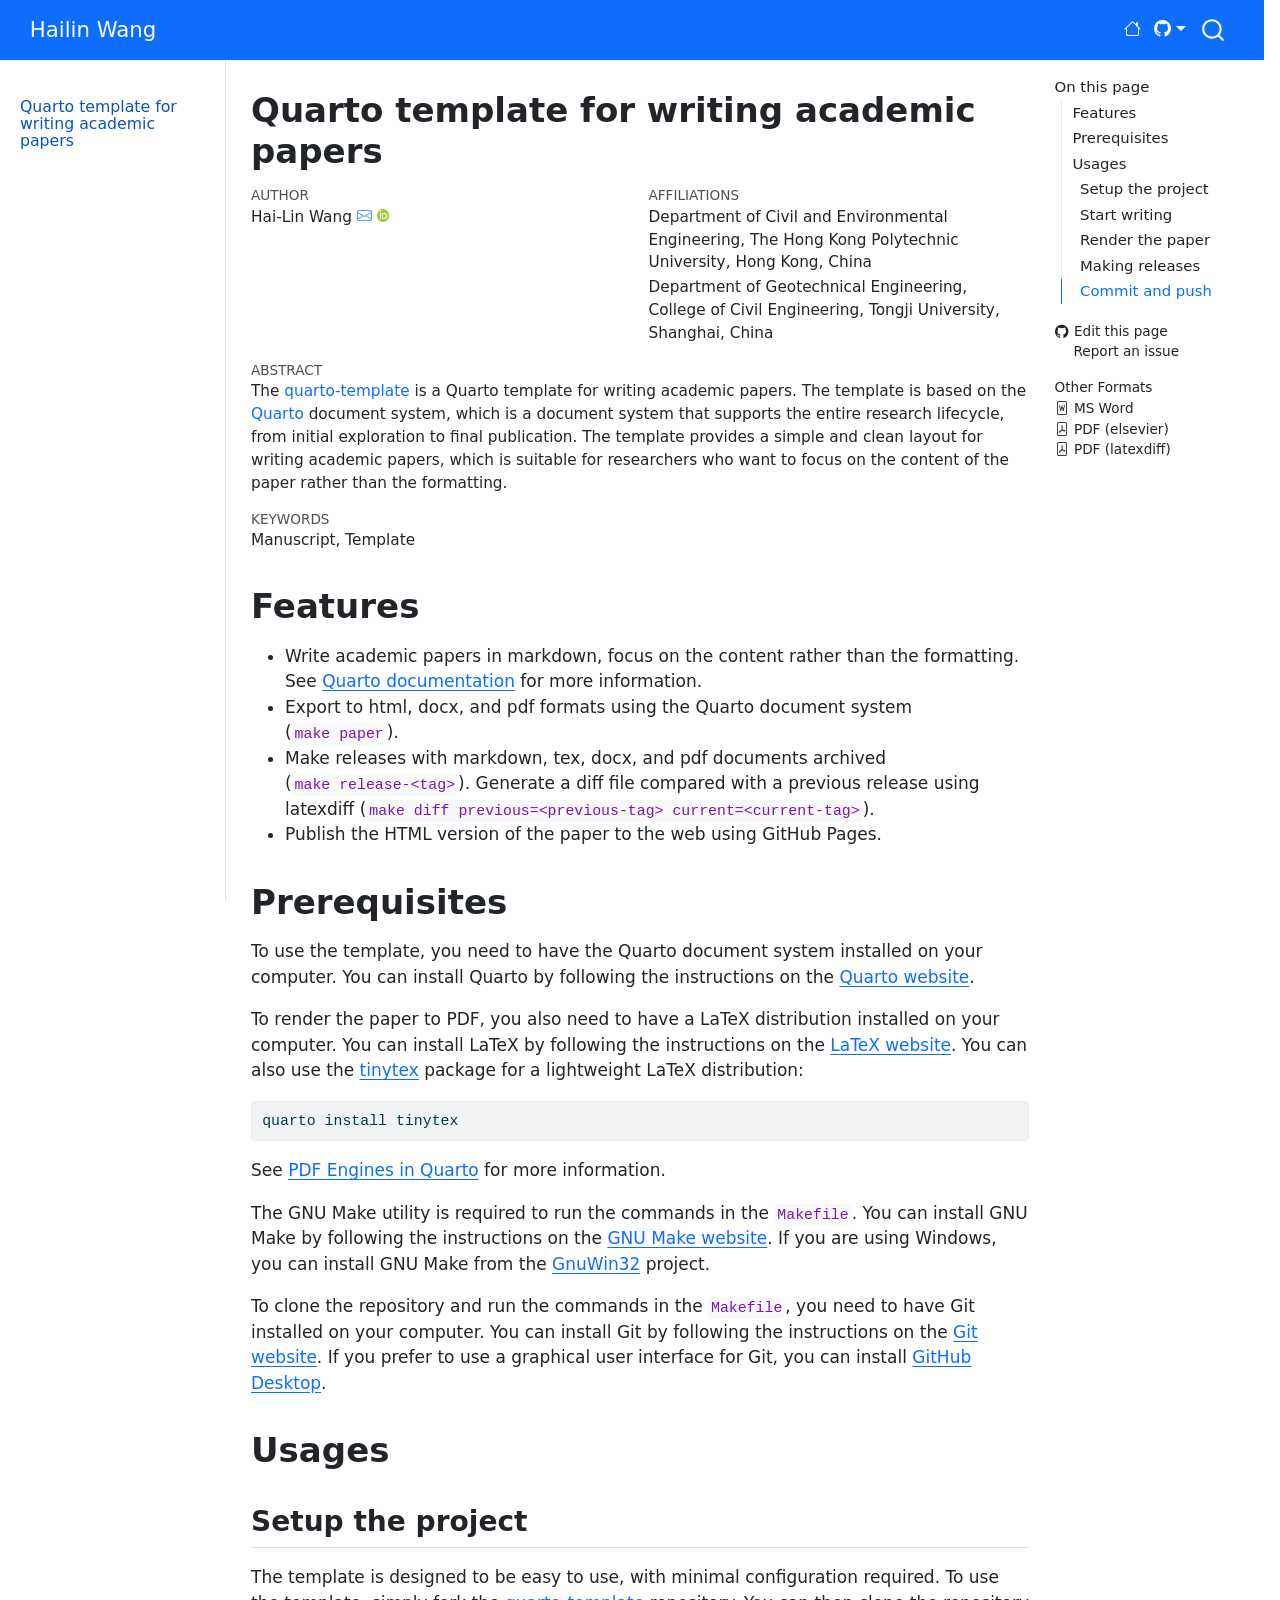
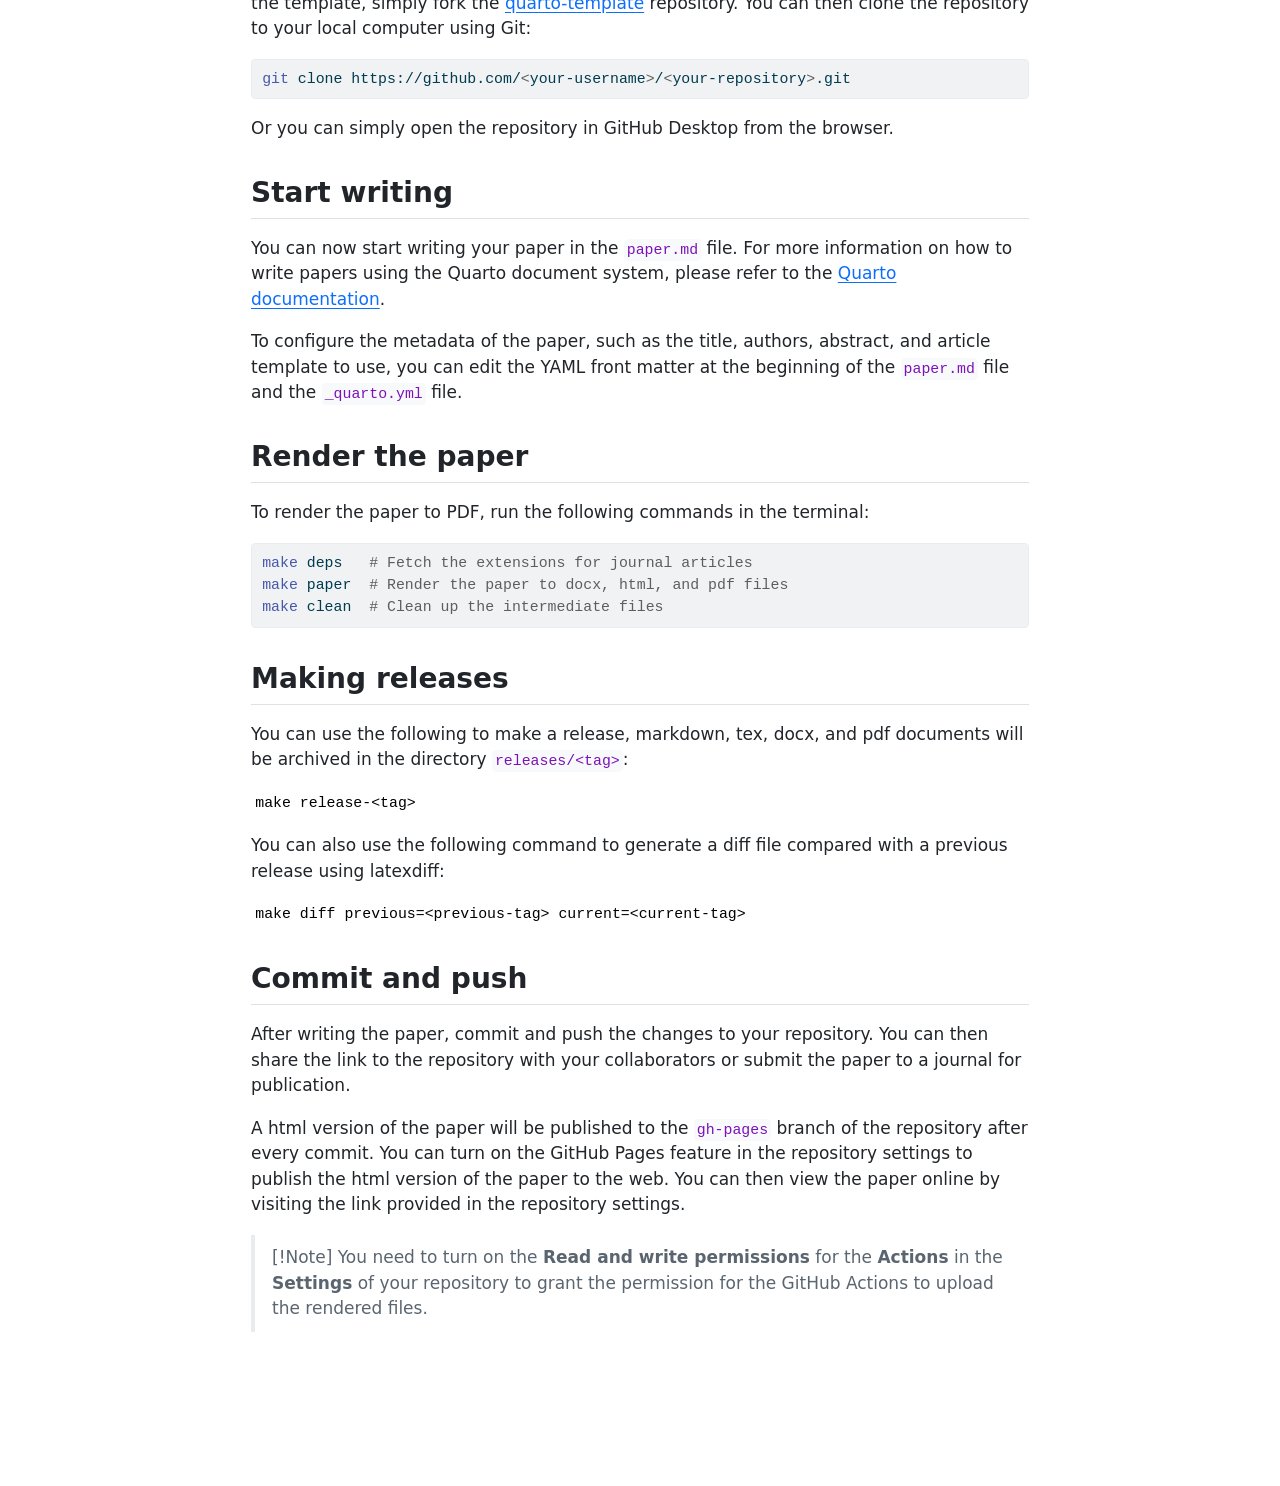
==== commit a07b2ebc: "deploy: 6b1d0f5097a4110bd878ebb414632e595f97bc0e" ====
--- a/paper.html
+++ b/paper.html
@@ -66,7 +66,6 @@
 <script src="site_libs/quarto-search/fuse.min.js"></script>
 <script src="site_libs/quarto-search/quarto-search.js"></script>
 <meta name="quarto:offset" content="./">
-<link href="./releases/v2024.11.22.draft/paper.html" rel="next">
 <script src="site_libs/quarto-html/quarto.js"></script>
 <script src="site_libs/quarto-html/popper.min.js"></script>
 <script src="site_libs/quarto-html/tippy.umd.min.js"></script>
@@ -75,7 +74,7 @@
 <link href="site_libs/quarto-html/quarto-syntax-highlighting-e26003cea8cd680ca0c55a263523d882.css" rel="stylesheet" id="quarto-text-highlighting-styles">
 <script src="site_libs/bootstrap/bootstrap.min.js"></script>
 <link href="site_libs/bootstrap/bootstrap-icons.css" rel="stylesheet">
-<link href="site_libs/bootstrap/bootstrap-48caa8e7329b5882608e97ced2dabe9e.min.css" rel="stylesheet" append-hash="true" id="quarto-bootstrap" data-mode="light">
+<link href="site_libs/bootstrap/bootstrap-0bbedcbeae567e117c5a733616a0e234.min.css" rel="stylesheet" append-hash="true" id="quarto-bootstrap" data-mode="light">
 <script id="quarto-search-options" type="application/json">{
   "location": "navbar",
   "copy-button": false,
@@ -168,34 +167,6 @@
  <span class="menu-text">Quarto template for writing academic papers</span></a>
   </div>
 </li>
-        <li class="sidebar-item sidebar-item-section">
-      <div class="sidebar-item-container"> 
-            <a class="sidebar-item-text sidebar-link text-start collapsed" data-bs-toggle="collapse" data-bs-target="#quarto-sidebar-section-1" role="navigation" aria-expanded="false">
- <span class="menu-text">Releases</span></a>
-          <a class="sidebar-item-toggle text-start collapsed" data-bs-toggle="collapse" data-bs-target="#quarto-sidebar-section-1" role="navigation" aria-expanded="false" aria-label="Toggle section">
-            <i class="bi bi-chevron-right ms-2"></i>
-          </a> 
-      </div>
-      <ul id="quarto-sidebar-section-1" class="collapse list-unstyled sidebar-section depth1 ">  
-          <li class="sidebar-item sidebar-item-section">
-      <div class="sidebar-item-container"> 
-            <a class="sidebar-item-text sidebar-link text-start collapsed" data-bs-toggle="collapse" data-bs-target="#quarto-sidebar-section-2" role="navigation" aria-expanded="false">
- <span class="menu-text">V2024.11.22.draft</span></a>
-          <a class="sidebar-item-toggle text-start collapsed" data-bs-toggle="collapse" data-bs-target="#quarto-sidebar-section-2" role="navigation" aria-expanded="false" aria-label="Toggle section">
-            <i class="bi bi-chevron-right ms-2"></i>
-          </a> 
-      </div>
-      <ul id="quarto-sidebar-section-2" class="collapse list-unstyled sidebar-section depth2 ">  
-          <li class="sidebar-item">
-  <div class="sidebar-item-container"> 
-  <a href="./releases/v2024.11.22.draft/paper.html" class="sidebar-item-text sidebar-link">
- <span class="menu-text">Quarto template for writing academic papers</span></a>
-  </div>
-</li>
-      </ul>
-  </li>
-      </ul>
-  </li>
     </ul>
     </div>
 </nav>
@@ -217,7 +188,7 @@
   <li><a href="#commit-and-push" id="toc-commit-and-push" class="nav-link" data-scroll-target="#commit-and-push">Commit and push</a></li>
   </ul></li>
   </ul>
-<div class="toc-actions"><ul><li><a href="https://github.com/haiiliin/quarto-template/edit/main/paper.md" class="toc-action"><i class="bi bi-github"></i>Edit this page</a></li><li><a href="https://github.com/haiiliin/quarto-template/issues/new" class="toc-action"><i class="bi empty"></i>Report an issue</a></li></ul></div><div class="quarto-alternate-formats"><h2>Other Formats</h2><ul><li><a href="paper.docx"><i class="bi bi-file-word"></i>MS Word (preprint)</a></li><li><a href="paper.pdf"><i class="bi bi-file-pdf"></i>PDF (elsevier)</a></li><li><a href="paper-diff.pdf"><i class="bi bi-file-pdf"></i>PDF (latexdiff)</a></li></ul></div></nav>
+<div class="toc-actions"><ul><li><a href="https://github.com/haiiliin/quarto-template/edit/main/paper.md" class="toc-action"><i class="bi bi-github"></i>Edit this page</a></li><li><a href="https://github.com/haiiliin/quarto-template/issues/new" class="toc-action"><i class="bi empty"></i>Report an issue</a></li></ul></div><div class="quarto-alternate-formats"><h2>Other Formats</h2><ul><li><a href="paper.docx"><i class="bi bi-file-word"></i>MS Word</a></li><li><a href="paper.pdf"><i class="bi bi-file-pdf"></i>PDF (elsevier)</a></li><li><a href="paper-diff.pdf"><i class="bi bi-file-pdf"></i>PDF (latexdiff)</a></li></ul></div></nav>
     </div>
 <!-- main -->
 <main class="content" id="quarto-document-content">
@@ -749,15 +720,6 @@
   }
 });
 </script>
-<nav class="page-navigation">
-  <div class="nav-page nav-page-previous">
-  </div>
-  <div class="nav-page nav-page-next">
-      <a href="./releases/v2024.11.22.draft/paper.html" class="pagination-link" aria-label="Quarto template for writing academic papers">
-        <span class="nav-page-text">Quarto template for writing academic papers</span> <i class="bi bi-arrow-right-short"></i>
-      </a>
-  </div>
-</nav>
 </div> <!-- /content -->
 
 
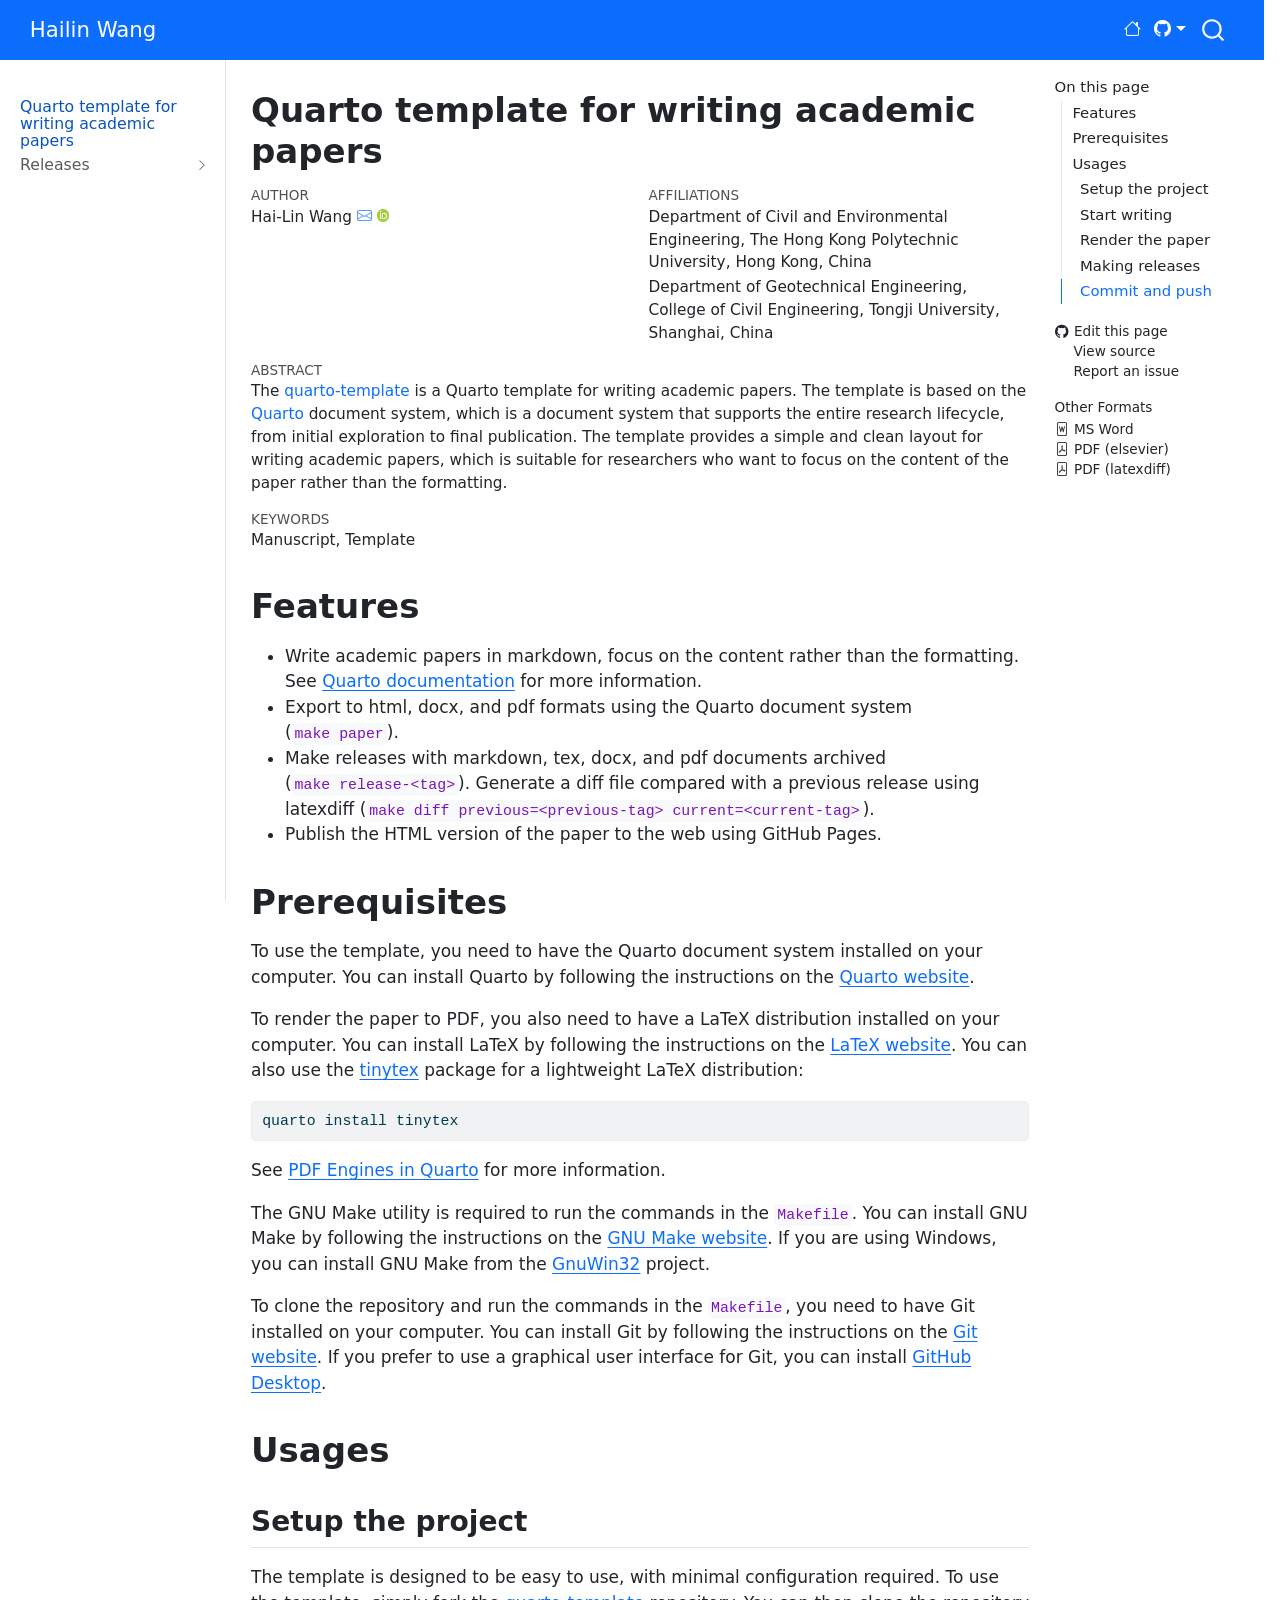
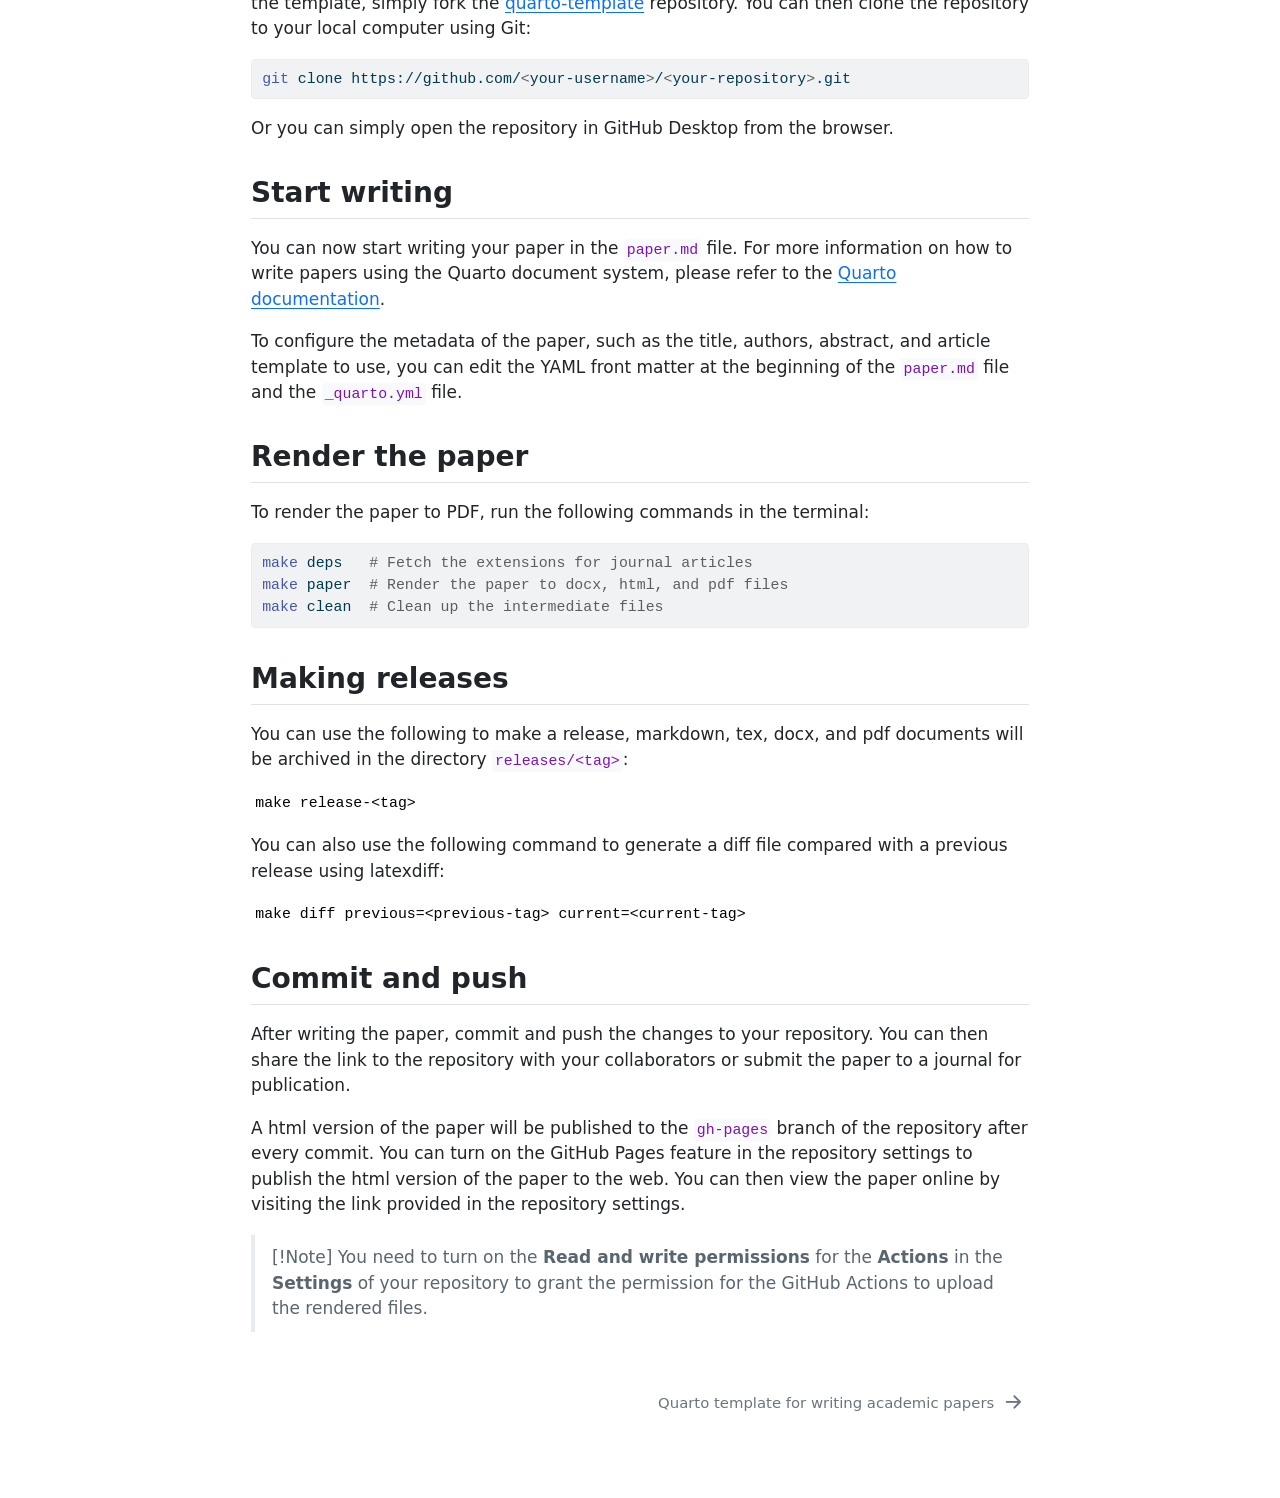
==== commit 6f6f9e79: "deploy: 917bcf958fd3d2455c96aeea5cd09f454f085e5f" ====
--- a/paper.html
+++ b/paper.html
@@ -66,6 +66,7 @@
 <script src="site_libs/quarto-search/fuse.min.js"></script>
 <script src="site_libs/quarto-search/quarto-search.js"></script>
 <meta name="quarto:offset" content="./">
+<link href="./releases/v2024.11.22.draft/paper.html" rel="next">
 <script src="site_libs/quarto-html/quarto.js"></script>
 <script src="site_libs/quarto-html/popper.min.js"></script>
 <script src="site_libs/quarto-html/tippy.umd.min.js"></script>
@@ -167,6 +168,34 @@
  <span class="menu-text">Quarto template for writing academic papers</span></a>
   </div>
 </li>
+        <li class="sidebar-item sidebar-item-section">
+      <div class="sidebar-item-container"> 
+            <a class="sidebar-item-text sidebar-link text-start collapsed" data-bs-toggle="collapse" data-bs-target="#quarto-sidebar-section-1" role="navigation" aria-expanded="false">
+ <span class="menu-text">Releases</span></a>
+          <a class="sidebar-item-toggle text-start collapsed" data-bs-toggle="collapse" data-bs-target="#quarto-sidebar-section-1" role="navigation" aria-expanded="false" aria-label="Toggle section">
+            <i class="bi bi-chevron-right ms-2"></i>
+          </a> 
+      </div>
+      <ul id="quarto-sidebar-section-1" class="collapse list-unstyled sidebar-section depth1 ">  
+          <li class="sidebar-item sidebar-item-section">
+      <div class="sidebar-item-container"> 
+            <a class="sidebar-item-text sidebar-link text-start collapsed" data-bs-toggle="collapse" data-bs-target="#quarto-sidebar-section-2" role="navigation" aria-expanded="false">
+ <span class="menu-text">V2024.11.22.draft</span></a>
+          <a class="sidebar-item-toggle text-start collapsed" data-bs-toggle="collapse" data-bs-target="#quarto-sidebar-section-2" role="navigation" aria-expanded="false" aria-label="Toggle section">
+            <i class="bi bi-chevron-right ms-2"></i>
+          </a> 
+      </div>
+      <ul id="quarto-sidebar-section-2" class="collapse list-unstyled sidebar-section depth2 ">  
+          <li class="sidebar-item">
+  <div class="sidebar-item-container"> 
+  <a href="./releases/v2024.11.22.draft/paper.html" class="sidebar-item-text sidebar-link">
+ <span class="menu-text">Quarto template for writing academic papers</span></a>
+  </div>
+</li>
+      </ul>
+  </li>
+      </ul>
+  </li>
     </ul>
     </div>
 </nav>
@@ -188,7 +217,7 @@
   <li><a href="#commit-and-push" id="toc-commit-and-push" class="nav-link" data-scroll-target="#commit-and-push">Commit and push</a></li>
   </ul></li>
   </ul>
-<div class="toc-actions"><ul><li><a href="https://github.com/haiiliin/quarto-template/edit/main/paper.md" class="toc-action"><i class="bi bi-github"></i>Edit this page</a></li><li><a href="https://github.com/haiiliin/quarto-template/issues/new" class="toc-action"><i class="bi empty"></i>Report an issue</a></li></ul></div><div class="quarto-alternate-formats"><h2>Other Formats</h2><ul><li><a href="paper.docx"><i class="bi bi-file-word"></i>MS Word</a></li><li><a href="paper.pdf"><i class="bi bi-file-pdf"></i>PDF (elsevier)</a></li><li><a href="paper-diff.pdf"><i class="bi bi-file-pdf"></i>PDF (latexdiff)</a></li></ul></div></nav>
+<div class="toc-actions"><ul><li><a href="https://github.com/haiiliin/quarto-template/edit/main/paper.md" class="toc-action"><i class="bi bi-github"></i>Edit this page</a></li><li><a href="https://github.com/haiiliin/quarto-template/blob/main/paper.md" class="toc-action"><i class="bi empty"></i>View source</a></li><li><a href="https://github.com/haiiliin/quarto-template/issues/new" class="toc-action"><i class="bi empty"></i>Report an issue</a></li></ul></div><div class="quarto-alternate-formats"><h2>Other Formats</h2><ul><li><a href="paper.docx"><i class="bi bi-file-word"></i>MS Word</a></li><li><a href="paper.pdf"><i class="bi bi-file-pdf"></i>PDF (elsevier)</a></li><li><a href="paper-diff.pdf"><i class="bi bi-file-pdf"></i>PDF (latexdiff)</a></li></ul></div></nav>
     </div>
 <!-- main -->
 <main class="content" id="quarto-document-content">
@@ -720,9 +749,18 @@
   }
 });
 </script>
+<nav class="page-navigation">
+  <div class="nav-page nav-page-previous">
+  </div>
+  <div class="nav-page nav-page-next">
+      <a href="./releases/v2024.11.22.draft/paper.html" class="pagination-link" aria-label="Quarto template for writing academic papers">
+        <span class="nav-page-text">Quarto template for writing academic papers</span> <i class="bi bi-arrow-right-short"></i>
+      </a>
+  </div>
+</nav>
 </div> <!-- /content -->
 
 
 
 
-<footer class="footer"><div class="nav-footer"><div class="nav-footer-center"><div class="toc-actions d-sm-block d-md-none"><ul><li><a href="https://github.com/haiiliin/quarto-template/edit/main/paper.md" class="toc-action"><i class="bi bi-github"></i>Edit this page</a></li><li><a href="https://github.com/haiiliin/quarto-template/issues/new" class="toc-action"><i class="bi empty"></i>Report an issue</a></li></ul></div></div></div></footer></body></html>+<footer class="footer"><div class="nav-footer"><div class="nav-footer-center"><div class="toc-actions d-sm-block d-md-none"><ul><li><a href="https://github.com/haiiliin/quarto-template/edit/main/paper.md" class="toc-action"><i class="bi bi-github"></i>Edit this page</a></li><li><a href="https://github.com/haiiliin/quarto-template/blob/main/paper.md" class="toc-action"><i class="bi empty"></i>View source</a></li><li><a href="https://github.com/haiiliin/quarto-template/issues/new" class="toc-action"><i class="bi empty"></i>Report an issue</a></li></ul></div></div></div></footer></body></html>
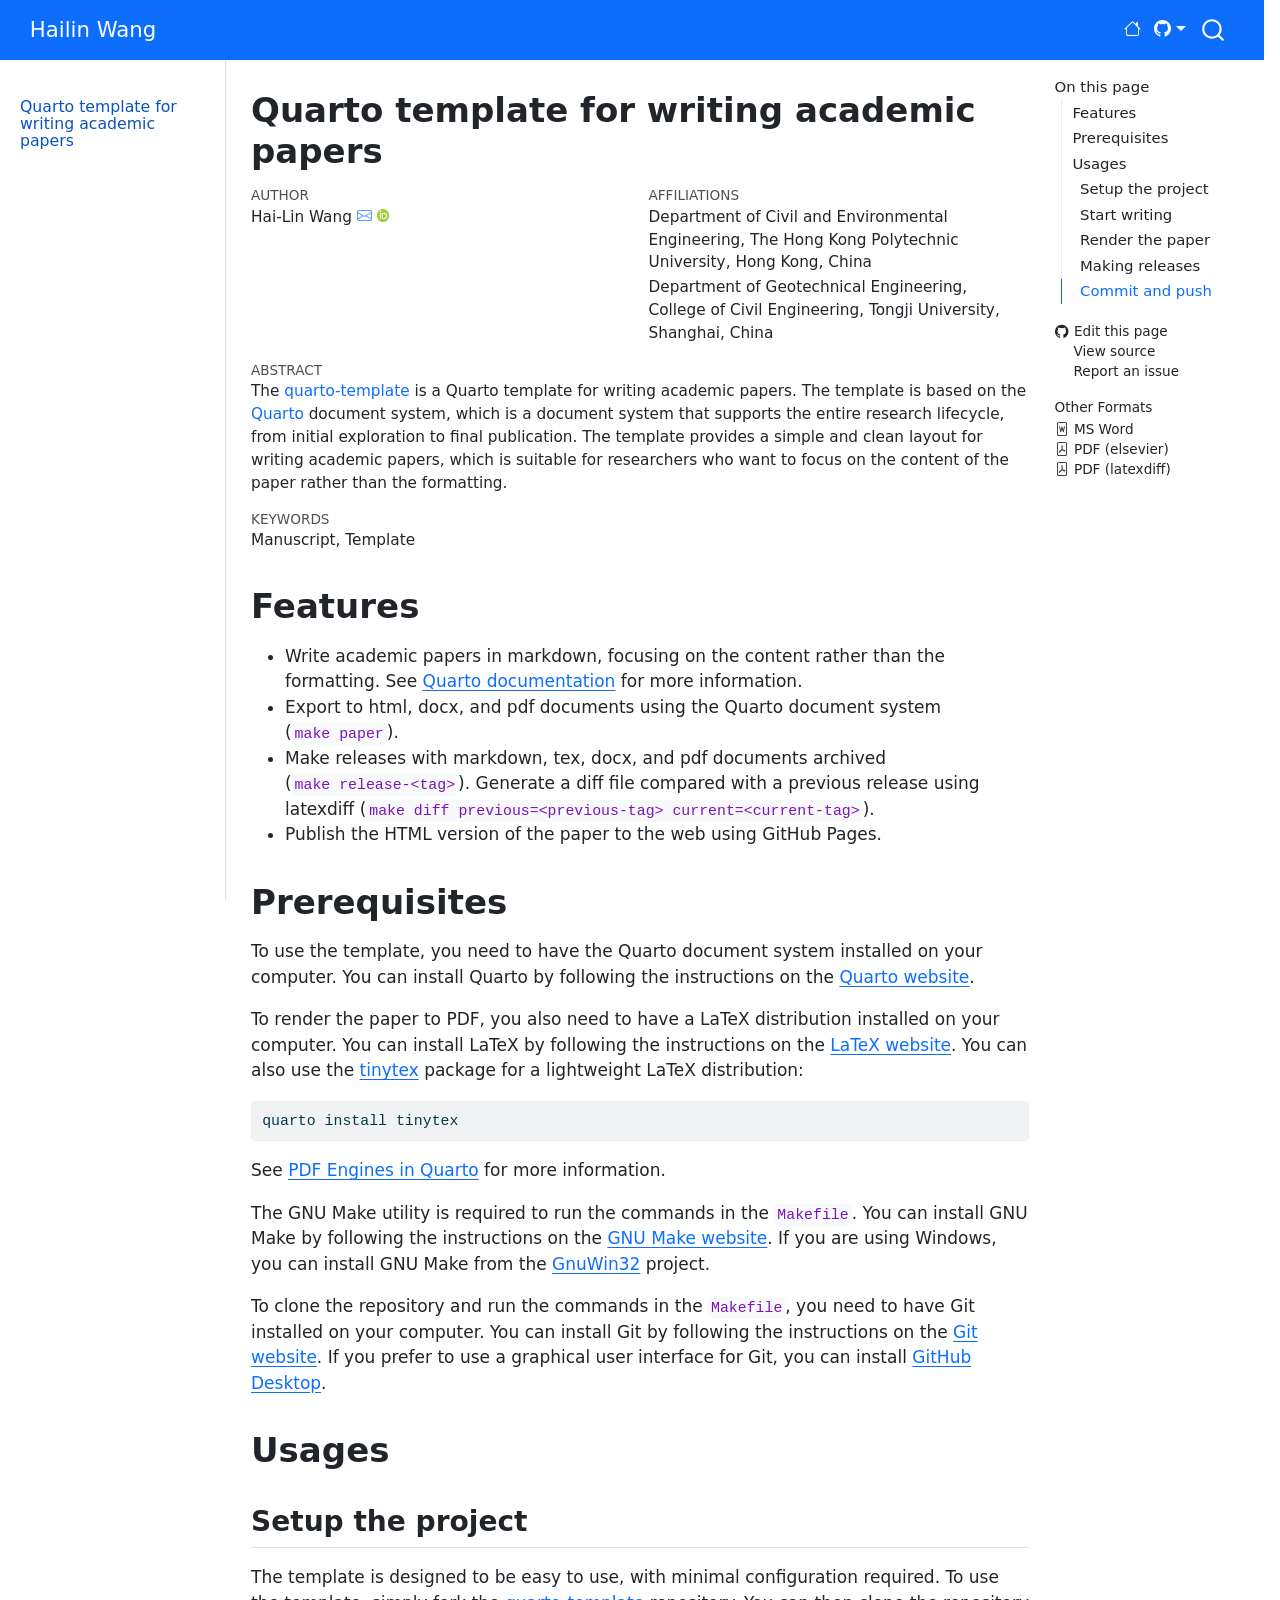
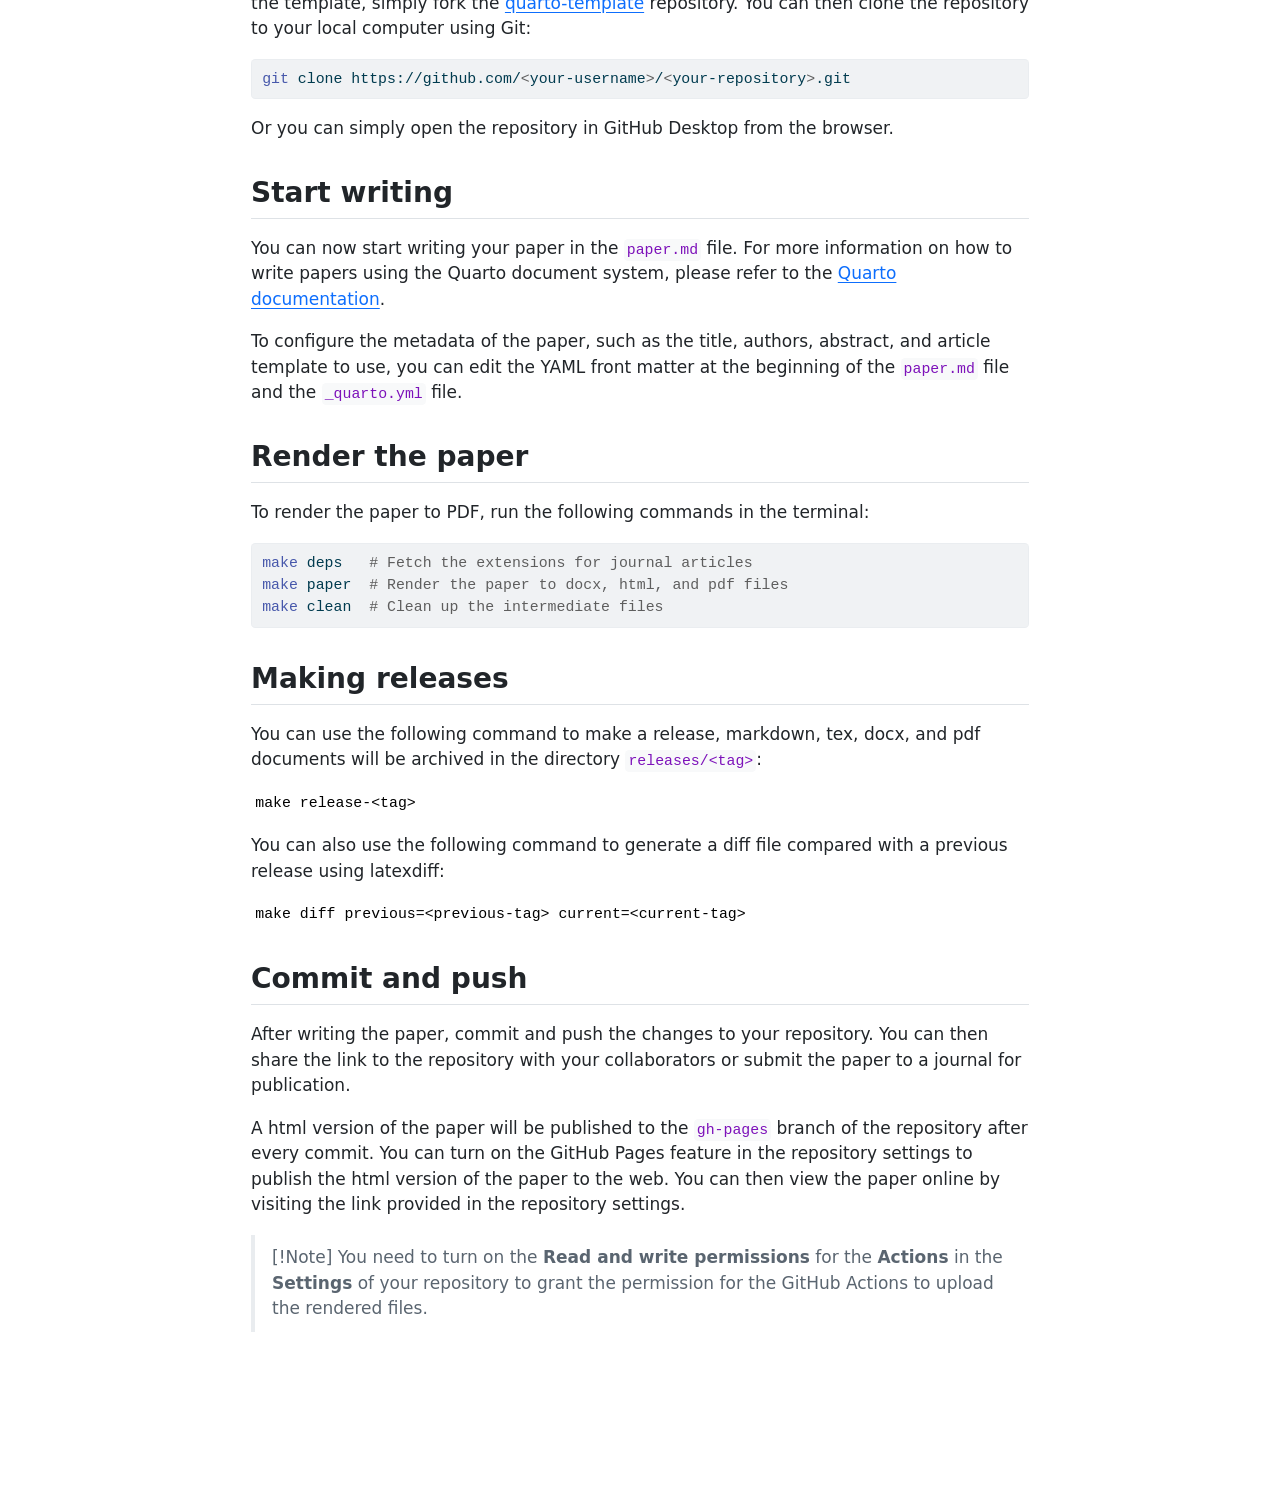
==== commit aab4e173: "deploy: 0ac110aedcbfe87196a10492c6ff99fd76d87cbe" ====
--- a/paper.html
+++ b/paper.html
@@ -66,7 +66,6 @@
 <script src="site_libs/quarto-search/fuse.min.js"></script>
 <script src="site_libs/quarto-search/quarto-search.js"></script>
 <meta name="quarto:offset" content="./">
-<link href="./releases/v2024.11.22.draft/paper.html" rel="next">
 <script src="site_libs/quarto-html/quarto.js"></script>
 <script src="site_libs/quarto-html/popper.min.js"></script>
 <script src="site_libs/quarto-html/tippy.umd.min.js"></script>
@@ -75,7 +74,7 @@
 <link href="site_libs/quarto-html/quarto-syntax-highlighting-e26003cea8cd680ca0c55a263523d882.css" rel="stylesheet" id="quarto-text-highlighting-styles">
 <script src="site_libs/bootstrap/bootstrap.min.js"></script>
 <link href="site_libs/bootstrap/bootstrap-icons.css" rel="stylesheet">
-<link href="site_libs/bootstrap/bootstrap-0bbedcbeae567e117c5a733616a0e234.min.css" rel="stylesheet" append-hash="true" id="quarto-bootstrap" data-mode="light">
+<link href="site_libs/bootstrap/bootstrap-8129377a47027b63381fd0f4a3549221.min.css" rel="stylesheet" append-hash="true" id="quarto-bootstrap" data-mode="light">
 <script id="quarto-search-options" type="application/json">{
   "location": "navbar",
   "copy-button": false,
@@ -168,34 +167,6 @@
  <span class="menu-text">Quarto template for writing academic papers</span></a>
   </div>
 </li>
-        <li class="sidebar-item sidebar-item-section">
-      <div class="sidebar-item-container"> 
-            <a class="sidebar-item-text sidebar-link text-start collapsed" data-bs-toggle="collapse" data-bs-target="#quarto-sidebar-section-1" role="navigation" aria-expanded="false">
- <span class="menu-text">Releases</span></a>
-          <a class="sidebar-item-toggle text-start collapsed" data-bs-toggle="collapse" data-bs-target="#quarto-sidebar-section-1" role="navigation" aria-expanded="false" aria-label="Toggle section">
-            <i class="bi bi-chevron-right ms-2"></i>
-          </a> 
-      </div>
-      <ul id="quarto-sidebar-section-1" class="collapse list-unstyled sidebar-section depth1 ">  
-          <li class="sidebar-item sidebar-item-section">
-      <div class="sidebar-item-container"> 
-            <a class="sidebar-item-text sidebar-link text-start collapsed" data-bs-toggle="collapse" data-bs-target="#quarto-sidebar-section-2" role="navigation" aria-expanded="false">
- <span class="menu-text">V2024.11.22.draft</span></a>
-          <a class="sidebar-item-toggle text-start collapsed" data-bs-toggle="collapse" data-bs-target="#quarto-sidebar-section-2" role="navigation" aria-expanded="false" aria-label="Toggle section">
-            <i class="bi bi-chevron-right ms-2"></i>
-          </a> 
-      </div>
-      <ul id="quarto-sidebar-section-2" class="collapse list-unstyled sidebar-section depth2 ">  
-          <li class="sidebar-item">
-  <div class="sidebar-item-container"> 
-  <a href="./releases/v2024.11.22.draft/paper.html" class="sidebar-item-text sidebar-link">
- <span class="menu-text">Quarto template for writing academic papers</span></a>
-  </div>
-</li>
-      </ul>
-  </li>
-      </ul>
-  </li>
     </ul>
     </div>
 </nav>
@@ -272,8 +243,8 @@
 <section id="features" class="level1">
 <h1>Features</h1>
 <ul>
-<li>Write academic papers in markdown, focus on the content rather than the formatting. See <a href="https://quarto.org/docs/guide/">Quarto documentation</a> for more information.</li>
-<li>Export to html, docx, and pdf formats using the Quarto document system (<code>make paper</code>).</li>
+<li>Write academic papers in markdown, focusing on the content rather than the formatting. See <a href="https://quarto.org/docs/guide/">Quarto documentation</a> for more information.</li>
+<li>Export to html, docx, and pdf documents using the Quarto document system (<code>make paper</code>).</li>
 <li>Make releases with markdown, tex, docx, and pdf documents archived (<code>make release-&lt;tag&gt;</code>). Generate a diff file compared with a previous release using latexdiff (<code>make diff previous=&lt;previous-tag&gt; current=&lt;current-tag&gt;</code>).</li>
 <li>Publish the HTML version of the paper to the web using GitHub Pages.</li>
 </ul>
@@ -309,7 +280,7 @@
 </section>
 <section id="making-releases" class="level2">
 <h2 class="anchored" data-anchor-id="making-releases">Making releases</h2>
-<p>You can use the following to make a release, markdown, tex, docx, and pdf documents will be archived in the directory <code>releases/&lt;tag&gt;</code>:</p>
+<p>You can use the following command to make a release, markdown, tex, docx, and pdf documents will be archived in the directory <code>releases/&lt;tag&gt;</code>:</p>
 <pre class="shell"><code>make release-&lt;tag&gt;</code></pre>
 <p>You can also use the following command to generate a diff file compared with a previous release using latexdiff:</p>
 <pre class="shell"><code>make diff previous=&lt;previous-tag&gt; current=&lt;current-tag&gt;</code></pre>
@@ -749,15 +720,6 @@
   }
 });
 </script>
-<nav class="page-navigation">
-  <div class="nav-page nav-page-previous">
-  </div>
-  <div class="nav-page nav-page-next">
-      <a href="./releases/v2024.11.22.draft/paper.html" class="pagination-link" aria-label="Quarto template for writing academic papers">
-        <span class="nav-page-text">Quarto template for writing academic papers</span> <i class="bi bi-arrow-right-short"></i>
-      </a>
-  </div>
-</nav>
 </div> <!-- /content -->
 
 
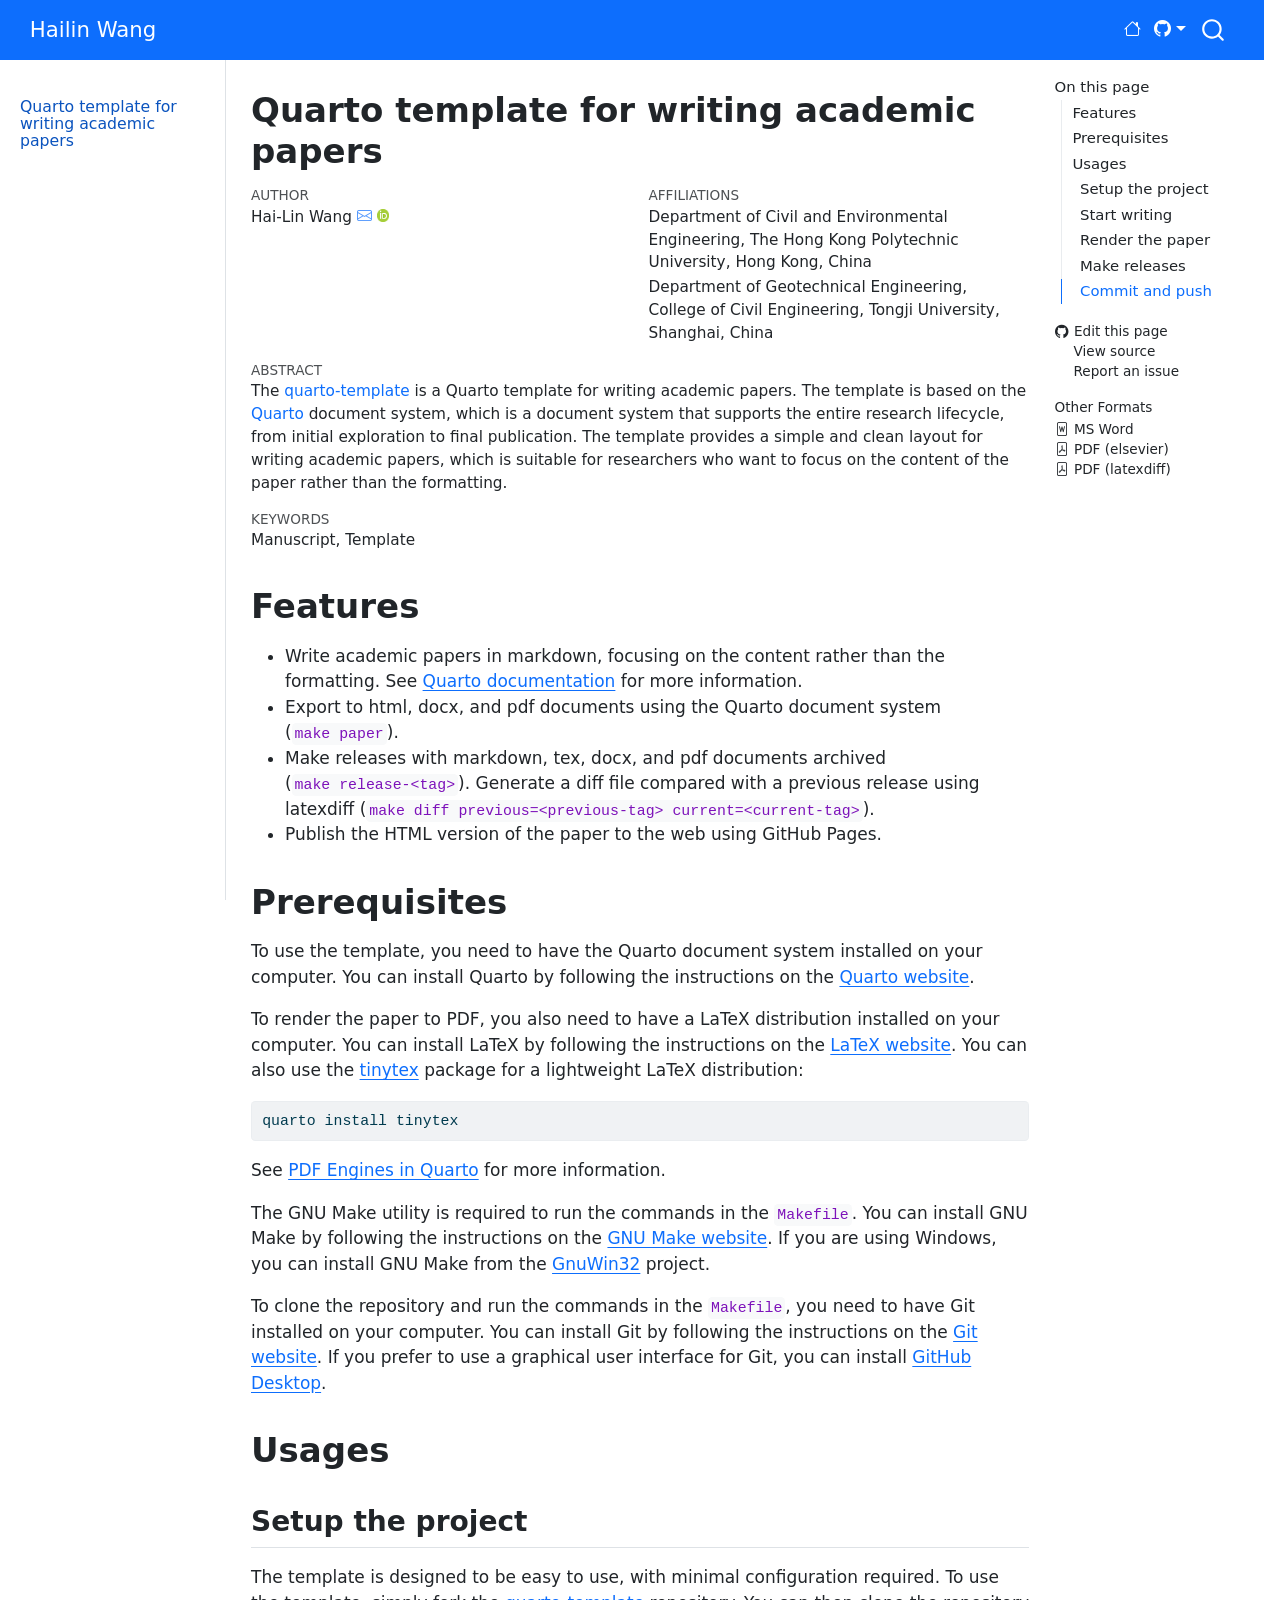
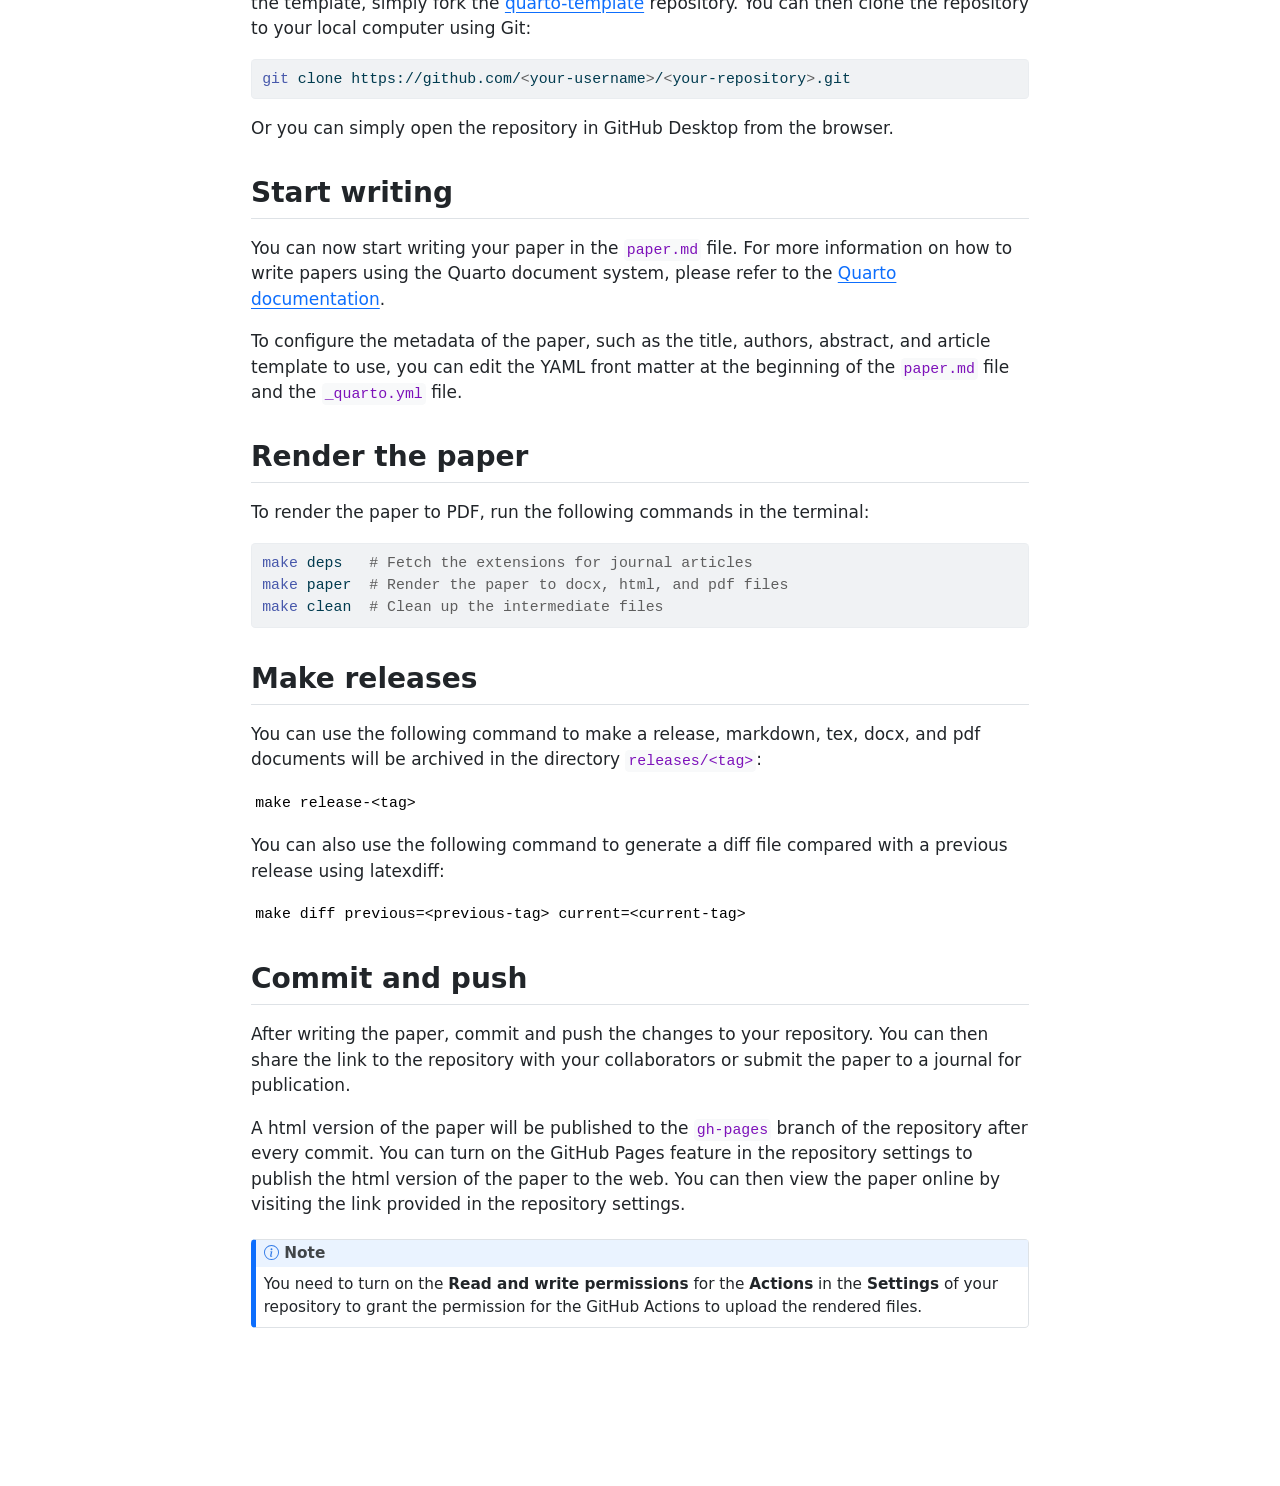
==== commit ae6e7117: "deploy: 2ebe93fbda6fd182b07e55491ee57caeeb526447" ====
--- a/paper.html
+++ b/paper.html
@@ -74,7 +74,7 @@
 <link href="site_libs/quarto-html/quarto-syntax-highlighting-e26003cea8cd680ca0c55a263523d882.css" rel="stylesheet" id="quarto-text-highlighting-styles">
 <script src="site_libs/bootstrap/bootstrap.min.js"></script>
 <link href="site_libs/bootstrap/bootstrap-icons.css" rel="stylesheet">
-<link href="site_libs/bootstrap/bootstrap-8129377a47027b63381fd0f4a3549221.min.css" rel="stylesheet" append-hash="true" id="quarto-bootstrap" data-mode="light">
+<link href="site_libs/bootstrap/bootstrap-783f35fd00d579733b92e34fc379aebf.min.css" rel="stylesheet" append-hash="true" id="quarto-bootstrap" data-mode="light">
 <script id="quarto-search-options" type="application/json">{
   "location": "navbar",
   "copy-button": false,
@@ -184,7 +184,7 @@
   <li><a href="#setup-the-project" id="toc-setup-the-project" class="nav-link" data-scroll-target="#setup-the-project">Setup the project</a></li>
   <li><a href="#start-writing" id="toc-start-writing" class="nav-link" data-scroll-target="#start-writing">Start writing</a></li>
   <li><a href="#render-the-paper" id="toc-render-the-paper" class="nav-link" data-scroll-target="#render-the-paper">Render the paper</a></li>
-  <li><a href="#making-releases" id="toc-making-releases" class="nav-link" data-scroll-target="#making-releases">Making releases</a></li>
+  <li><a href="#make-releases" id="toc-make-releases" class="nav-link" data-scroll-target="#make-releases">Make releases</a></li>
   <li><a href="#commit-and-push" id="toc-commit-and-push" class="nav-link" data-scroll-target="#commit-and-push">Commit and push</a></li>
   </ul></li>
   </ul>
@@ -278,8 +278,8 @@
 <span id="cb3-2"><a href="#cb3-2" aria-hidden="true" tabindex="-1"></a><span class="fu">make</span> paper  <span class="co"># Render the paper to docx, html, and pdf files</span></span>
 <span id="cb3-3"><a href="#cb3-3" aria-hidden="true" tabindex="-1"></a><span class="fu">make</span> clean  <span class="co"># Clean up the intermediate files</span></span></code><button title="Copy to Clipboard" class="code-copy-button"><i class="bi"></i></button></pre></div>
 </section>
-<section id="making-releases" class="level2">
-<h2 class="anchored" data-anchor-id="making-releases">Making releases</h2>
+<section id="make-releases" class="level2">
+<h2 class="anchored" data-anchor-id="make-releases">Make releases</h2>
 <p>You can use the following command to make a release, markdown, tex, docx, and pdf documents will be archived in the directory <code>releases/&lt;tag&gt;</code>:</p>
 <pre class="shell"><code>make release-&lt;tag&gt;</code></pre>
 <p>You can also use the following command to generate a diff file compared with a previous release using latexdiff:</p>
@@ -289,9 +289,19 @@
 <h2 class="anchored" data-anchor-id="commit-and-push">Commit and push</h2>
 <p>After writing the paper, commit and push the changes to your repository. You can then share the link to the repository with your collaborators or submit the paper to a journal for publication.</p>
 <p>A html version of the paper will be published to the <code>gh-pages</code> branch of the repository after every commit. You can turn on the GitHub Pages feature in the repository settings to publish the html version of the paper to the web. You can then view the paper online by visiting the link provided in the repository settings.</p>
-<blockquote class="blockquote">
-<p>[!Note] You need to turn on the <strong>Read and write permissions</strong> for the <strong>Actions</strong> in the <strong>Settings</strong> of your repository to grant the permission for the GitHub Actions to upload the rendered files.</p>
-</blockquote>
+<div class="callout callout-style-default callout-note callout-titled">
+<div class="callout-header d-flex align-content-center">
+<div class="callout-icon-container">
+<i class="callout-icon"></i>
+</div>
+<div class="callout-title-container flex-fill">
+Note
+</div>
+</div>
+<div class="callout-body-container callout-body">
+<p>You need to turn on the <strong>Read and write permissions</strong> for the <strong>Actions</strong> in the <strong>Settings</strong> of your repository to grant the permission for the GitHub Actions to upload the rendered files.</p>
+</div>
+</div>
 
 
 </section>
